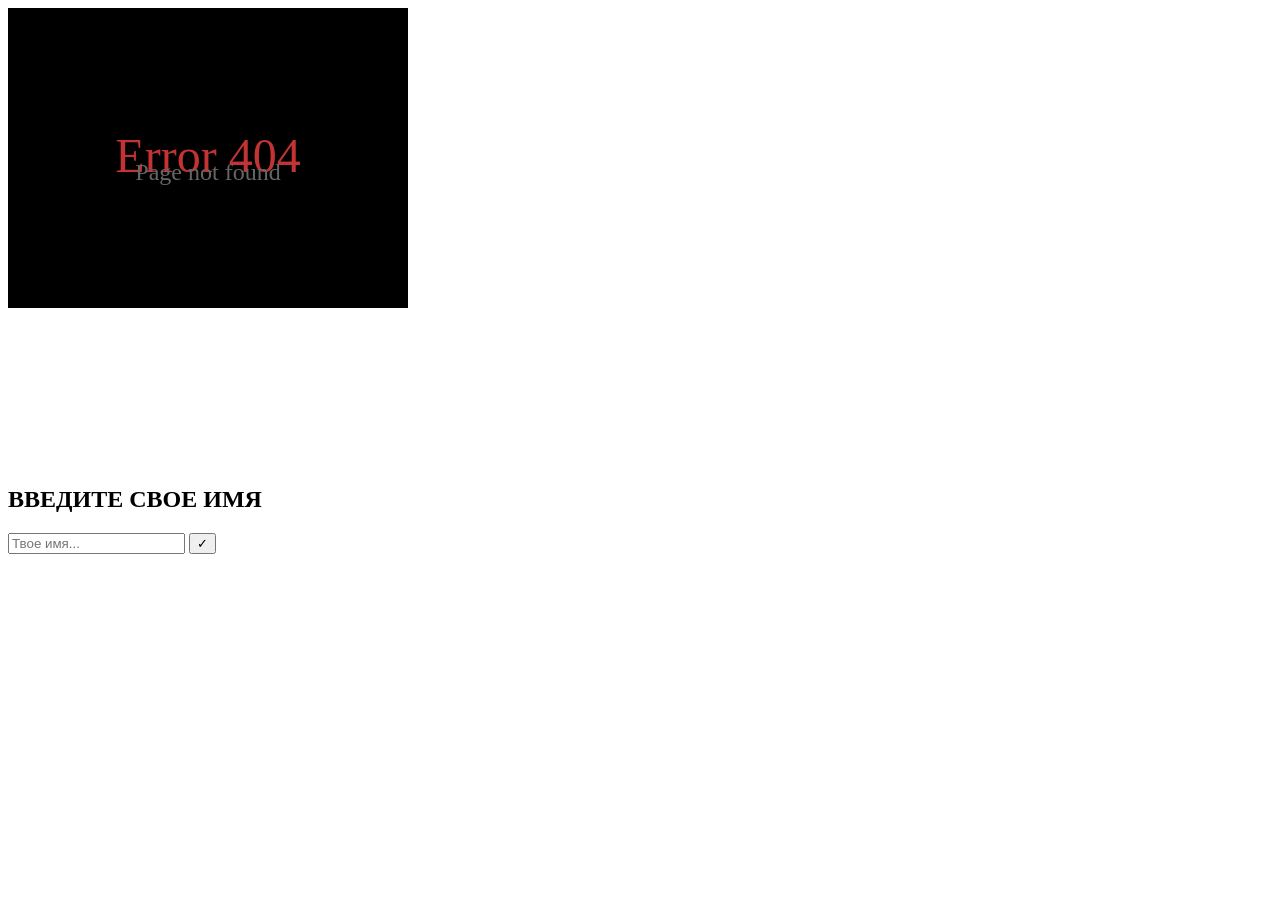
==== index.html @ afce8843 "Create index.html" ====
<!DOCTYPE html>
<html lang="ru">
<head>
    <meta charset="UTF-8">
    <meta name="viewport" content="width=device-width, initial-scale=1.0">
    <title>Хоррор-Сайт</title>
    <link rel="stylesheet" href="assets/css/style.css">
    <link rel="preconnect" href="https://fonts.googleapis.com">
    <link rel="preconnect" href="https://fonts.gstatic.com" crossorigin>
    <link href="https://fonts.googleapis.com/css2?family=Caveat&family=Cinzel:wght@400;700&display=swap" rel="stylesheet">
    <link rel="icon" type="image/x-icon" href="favicon.ico">
</head>
<body>
    <!-- Фаза 1: 404 и страшный монстр -->
    <div id="phase-error" class="phase active">
        <div class="error-container">
            <img id="error-404" src="[data-uri]" alt="Error 404">
        </div>
    </div>

    <div id="phase-horror" class="phase">
        <!-- Видео/гиф страшного монстра -->
        <video id="monster1-video" class="monster-media" loop muted playsinline>
            <source src="assets/media/monster1.mp4" type="video/mp4">
            <source src="assets/media/monster1.webm" type="video/webm">
            Ваш браузер не поддерживает видео.
        </video>

        <!-- Кровавая табличка с вводом имени -->
        <div id="blood-plate" class="hidden">
            <div class="blood-texture"></div>
            <div class="blood-content">
                <h2>ВВЕДИТЕ СВОЕ ИМЯ</h2>
                <input type="text" id="name-input" maxlength="20" placeholder="Твое имя...">
                <button id="submit-name">✓</button>
            </div>
            <!-- Эффект капель сверху -->
            <div class="blood-drip"></div>
        </div>
    </div>

    <!-- Фаза 2: Добрый монстр и текст -->
    <div id="phase-good" class="phase">
        <!-- Видео/гиф доброго монстра -->
        <video id="monster2-video" class="monster-media" loop muted playsinline>
            <source src="assets/media/monster2.mp4" type="video/mp4">
            <source src="assets/media/monster2.webm" type="video/webm">
            Ваш браузер не поддерживает видео.
        </video>

        <!-- Контейнер для текстовых сообщений -->
        <div id="text-messages"></div>
    </div>

    <!-- Аудио для капель (опционально) -->
    <audio id="drip-sound" src="assets/media/drip-sound.mp3" preload="auto"></audio>

    <script src="assets/js/script.js"></script>
</body>
</html>
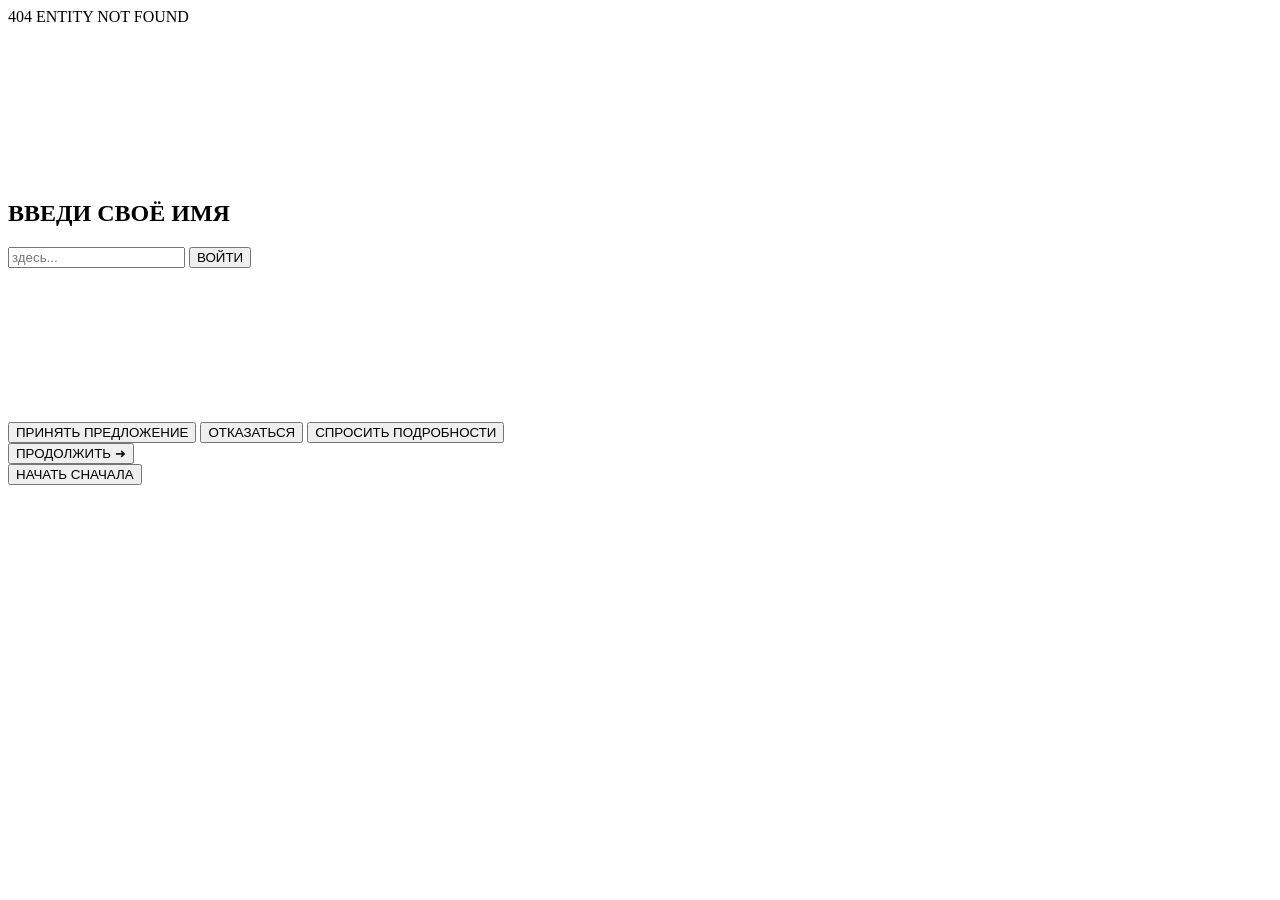
==== commit 9e73ef44: "Update index.html" ====
--- a/index.html
+++ b/index.html
@@ -3,58 +3,77 @@
 <head>
     <meta charset="UTF-8">
     <meta name="viewport" content="width=device-width, initial-scale=1.0">
-    <title>Хоррор-Сайт</title>
-    <link rel="stylesheet" href="assets/css/style.css">
+    <title>Тайное Братство Монстров</title>
+    <link rel="stylesheet" href="style.css">
     <link rel="preconnect" href="https://fonts.googleapis.com">
     <link rel="preconnect" href="https://fonts.gstatic.com" crossorigin>
-    <link href="https://fonts.googleapis.com/css2?family=Caveat&family=Cinzel:wght@400;700&display=swap" rel="stylesheet">
-    <link rel="icon" type="image/x-icon" href="favicon.ico">
+    <link href="https://fonts.googleapis.com/css2?family=Cinzel:wght@400;700;900&family=Cormorant+Garamond:wght@400;500;600&family=Eater&display=swap" rel="stylesheet">
+    <link rel="icon" type="image/x-icon" href="assets/favicon.ico">
 </head>
 <body>
     <!-- Фаза 1: 404 и страшный монстр -->
     <div id="phase-error" class="phase active">
         <div class="error-container">
-            <img id="error-404" src="[data-uri]" alt="Error 404">
+            <div id="error-404">
+                <span class="error-code">404</span>
+                <span class="error-text">ENTITY NOT FOUND</span>
+            </div>
         </div>
     </div>
 
+    <!-- Фаза 2: Ужас -->
     <div id="phase-horror" class="phase">
-        <!-- Видео/гиф страшного монстра -->
         <video id="monster1-video" class="monster-media" loop muted playsinline>
-            <source src="assets/media/monster1.mp4" type="video/mp4">
-            <source src="assets/media/monster1.webm" type="video/webm">
-            Ваш браузер не поддерживает видео.
+            <source src="assets/videos/monster1.mp4" type="video/mp4">
+            <source src="assets/videos/monster1.webm" type="video/webm">
         </video>
 
-        <!-- Кровавая табличка с вводом имени -->
         <div id="blood-plate" class="hidden">
-            <div class="blood-texture"></div>
+            <div class="blood-overlay"></div>
             <div class="blood-content">
-                <h2>ВВЕДИТЕ СВОЕ ИМЯ</h2>
-                <input type="text" id="name-input" maxlength="20" placeholder="Твое имя...">
-                <button id="submit-name">✓</button>
+                <h2><span class="blood-letter">В</span>ВЕДИ СВОЁ <span class="blood-letter">И</span>МЯ</h2>
+                <input type="text" id="name-input" maxlength="20" placeholder="здесь...">
+                <button id="submit-name">ВОЙТИ</button>
             </div>
-            <!-- Эффект капель сверху -->
-            <div class="blood-drip"></div>
+            <div class="blood-drip" id="drip1"></div>
+            <div class="blood-drip" id="drip2"></div>
+            <div class="blood-drip" id="drip3"></div>
         </div>
     </div>
 
-    <!-- Фаза 2: Добрый монстр и текст -->
-    <div id="phase-good" class="phase">
-        <!-- Видео/гиф доброго монстра -->
+    <!-- Фаза 3: История -->
+    <div id="phase-story" class="phase">
         <video id="monster2-video" class="monster-media" loop muted playsinline>
-            <source src="assets/media/monster2.mp4" type="video/mp4">
-            <source src="assets/media/monster2.webm" type="video/webm">
-            Ваш браузер не поддерживает видео.
+            <source src="assets/videos/monster2.mp4" type="video/mp4">
+            <source src="assets/videos/monster2.webm" type="video/webm">
         </video>
 
-        <!-- Контейнер для текстовых сообщений -->
-        <div id="text-messages"></div>
+        <div id="story-container" class="hidden">
+            <div id="story-text"></div>
+            
+            <div id="choices-container" class="hidden">
+                <button class="choice-btn" data-choice="1">ПРИНЯТЬ ПРЕДЛОЖЕНИЕ</button>
+                <button class="choice-btn" data-choice="2">ОТКАЗАТЬСЯ</button>
+                <button class="choice-btn" data-choice="3">СПРОСИТЬ ПОДРОБНОСТИ</button>
+            </div>
+
+            <div id="story-continue" class="hidden">
+                <button id="continue-btn">ПРОДОЛЖИТЬ ➜</button>
+            </div>
+        </div>
+
+        <div id="endings-container" class="hidden">
+            <div id="ending-content"></div>
+            <button id="restart-btn">НАЧАТЬ СНАЧАЛА</button>
+        </div>
     </div>
 
-    <!-- Аудио для капель (опционально) -->
-    <audio id="drip-sound" src="assets/media/drip-sound.mp3" preload="auto"></audio>
+    <!-- Аудио -->
+    <audio id="drip-sound" src="assets/sounds/drip.mp3" preload="auto"></audio>
+    <audio id="monster-sound" src="assets/sounds/monster-growl.mp3" preload="auto"></audio>
+    <audio id="magic-sound" src="assets/sounds/magic.mp3" preload="auto"></audio>
+    <audio id="click-sound" src="assets/sounds/click.mp3" preload="auto"></audio>
 
-    <script src="assets/js/script.js"></script>
+    <script src="script.js"></script>
 </body>
 </html>
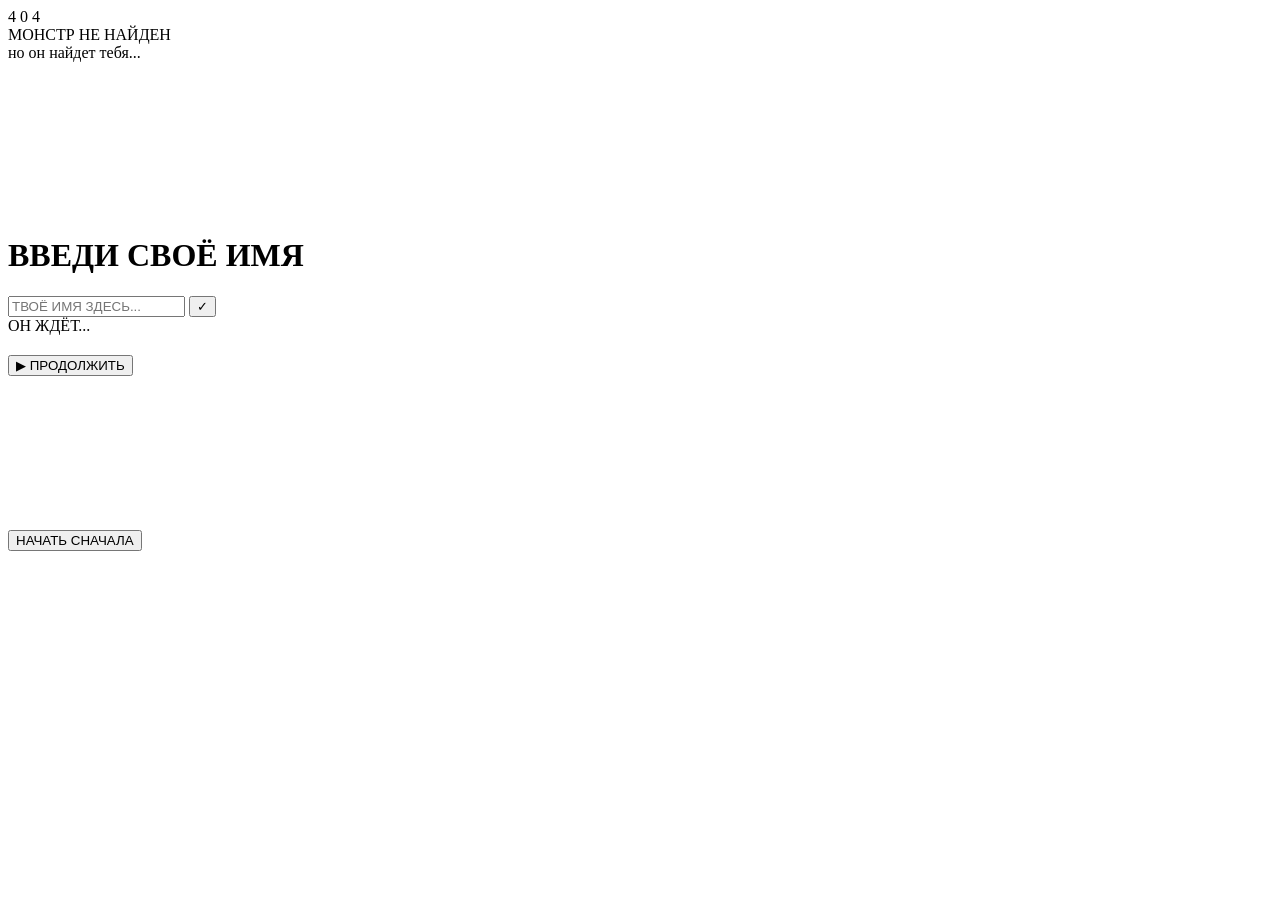
==== commit fc684634: "Update index.html" ====
--- a/index.html
+++ b/index.html
@@ -3,76 +3,94 @@
 <head>
     <meta charset="UTF-8">
     <meta name="viewport" content="width=device-width, initial-scale=1.0">
-    <title>Тайное Братство Монстров</title>
+    <title>Монстр-404</title>
     <link rel="stylesheet" href="style.css">
-    <link rel="preconnect" href="https://fonts.googleapis.com">
-    <link rel="preconnect" href="https://fonts.gstatic.com" crossorigin>
-    <link href="https://fonts.googleapis.com/css2?family=Cinzel:wght@400;700;900&family=Cormorant+Garamond:wght@400;500;600&family=Eater&display=swap" rel="stylesheet">
+    <link rel="stylesheet" href="https://fonts.googleapis.com/css2?family=Creepster&family=Orbitron:wght@400;700;900&family=Special+Elite&display=swap">
     <link rel="icon" type="image/x-icon" href="assets/favicon.ico">
 </head>
 <body>
-    <!-- Фаза 1: 404 и страшный монстр -->
-    <div id="phase-error" class="phase active">
+    <!-- Начальный экран: Ошибка 404 -->
+    <div id="screen-404" class="screen active">
         <div class="error-container">
-            <div id="error-404">
-                <span class="error-code">404</span>
-                <span class="error-text">ENTITY NOT FOUND</span>
+            <div class="error-number">
+                <span class="digit">4</span>
+                <span class="digit">0</span>
+                <span class="digit">4</span>
+            </div>
+            <div class="error-text">МОНСТР НЕ НАЙДЕН</div>
+            <div class="error-subtext">но он найдет тебя...</div>
+        </div>
+    </div>
+
+    <!-- Экран монстра -->
+    <div id="screen-monster" class="screen">
+        <video id="monster-video" class="monster-video" muted playsinline>
+            <!-- Замените на ваше видео монстра -->
+            <source src="assets/monster-run.mp4" type="video/mp4">
+            <source src="assets/monster-run.webm" type="video/webm">
+        </video>
+    </div>
+
+    <!-- Экран кровавой таблички -->
+    <div id="screen-blood" class="screen">
+        <div class="blood-drip" id="drip1"></div>
+        <div class="blood-drip" id="drip2"></div>
+        <div class="blood-drip" id="drip3"></div>
+        
+        <div class="blood-plate">
+            <div class="blood-stain"></div>
+            <div class="plate-content">
+                <h1 class="blood-title">ВВЕДИ СВОЁ ИМЯ</h1>
+                <div class="input-container">
+                    <input type="text" id="name-input" placeholder="ТВОЁ ИМЯ ЗДЕСЬ..." maxlength="20">
+                    <button id="submit-btn">✓</button>
+                </div>
+                <div class="blood-warning">ОН ЖДЁТ...</div>
             </div>
         </div>
     </div>
 
-    <!-- Фаза 2: Ужас -->
-    <div id="phase-horror" class="phase">
-        <video id="monster1-video" class="monster-media" loop muted playsinline>
-            <source src="assets/videos/monster1.mp4" type="video/mp4">
-            <source src="assets/videos/monster1.webm" type="video/webm">
-        </video>
-
-        <div id="blood-plate" class="hidden">
-            <div class="blood-overlay"></div>
-            <div class="blood-content">
-                <h2><span class="blood-letter">В</span>ВЕДИ СВОЁ <span class="blood-letter">И</span>МЯ</h2>
-                <input type="text" id="name-input" maxlength="20" placeholder="здесь...">
-                <button id="submit-name">ВОЙТИ</button>
-            </div>
-            <div class="blood-drip" id="drip1"></div>
-            <div class="blood-drip" id="drip2"></div>
-            <div class="blood-drip" id="drip3"></div>
+    <!-- Экран приветствия -->
+    <div id="screen-welcome" class="screen">
+        <div class="welcome-container">
+            <h2 id="welcome-text"></h2>
         </div>
     </div>
 
-    <!-- Фаза 3: История -->
-    <div id="phase-story" class="phase">
-        <video id="monster2-video" class="monster-media" loop muted playsinline>
-            <source src="assets/videos/monster2.mp4" type="video/mp4">
-            <source src="assets/videos/monster2.webm" type="video/webm">
+    <!-- Экран истории -->
+    <div id="screen-story" class="screen">
+        <div class="story-container">
+            <div id="story-text" class="story-text"></div>
+            <div id="choices" class="choices hidden"></div>
+            <button id="continue-btn" class="continue-btn hidden">▶ ПРОДОЛЖИТЬ</button>
+        </div>
+        
+        <!-- Добрый монстр -->
+        <video id="friendly-monster" class="monster-video friendly" muted playsinline>
+            <!-- Замените на ваше видео доброго монстра -->
+            <source src="assets/friendly-monster.mp4" type="video/mp4">
+            <source src="assets/friendly-monster.webm" type="video/webm">
         </video>
+    </div>
 
-        <div id="story-container" class="hidden">
-            <div id="story-text"></div>
-            
-            <div id="choices-container" class="hidden">
-                <button class="choice-btn" data-choice="1">ПРИНЯТЬ ПРЕДЛОЖЕНИЕ</button>
-                <button class="choice-btn" data-choice="2">ОТКАЗАТЬСЯ</button>
-                <button class="choice-btn" data-choice="3">СПРОСИТЬ ПОДРОБНОСТИ</button>
-            </div>
-
-            <div id="story-continue" class="hidden">
-                <button id="continue-btn">ПРОДОЛЖИТЬ ➜</button>
-            </div>
-        </div>
-
-        <div id="endings-container" class="hidden">
-            <div id="ending-content"></div>
-            <button id="restart-btn">НАЧАТЬ СНАЧАЛА</button>
+    <!-- Экран концовки -->
+    <div id="screen-ending" class="screen">
+        <div class="ending-container">
+            <div id="ending-text" class="ending-text"></div>
+            <button id="restart-btn" class="restart-btn">НАЧАТЬ СНАЧАЛА</button>
         </div>
     </div>
 
-    <!-- Аудио -->
-    <audio id="drip-sound" src="assets/sounds/drip.mp3" preload="auto"></audio>
-    <audio id="monster-sound" src="assets/sounds/monster-growl.mp3" preload="auto"></audio>
-    <audio id="magic-sound" src="assets/sounds/magic.mp3" preload="auto"></audio>
-    <audio id="click-sound" src="assets/sounds/click.mp3" preload="auto"></audio>
+    <!-- Аудио элементы -->
+    <audio id="sound-drip" preload="auto">
+        <source src="assets/sounds/drip.mp3" type="audio/mpeg">
+    </audio>
+    <audio id="sound-scary" preload="auto">
+        <source src="assets/sounds/scary.mp3" type="audio/mpeg">
+    </audio>
+    <audio id="sound-magic" preload="auto">
+        <source src="assets/sounds/magic.mp3" type="audio/mpeg">
+    </audio>
 
     <script src="script.js"></script>
 </body>
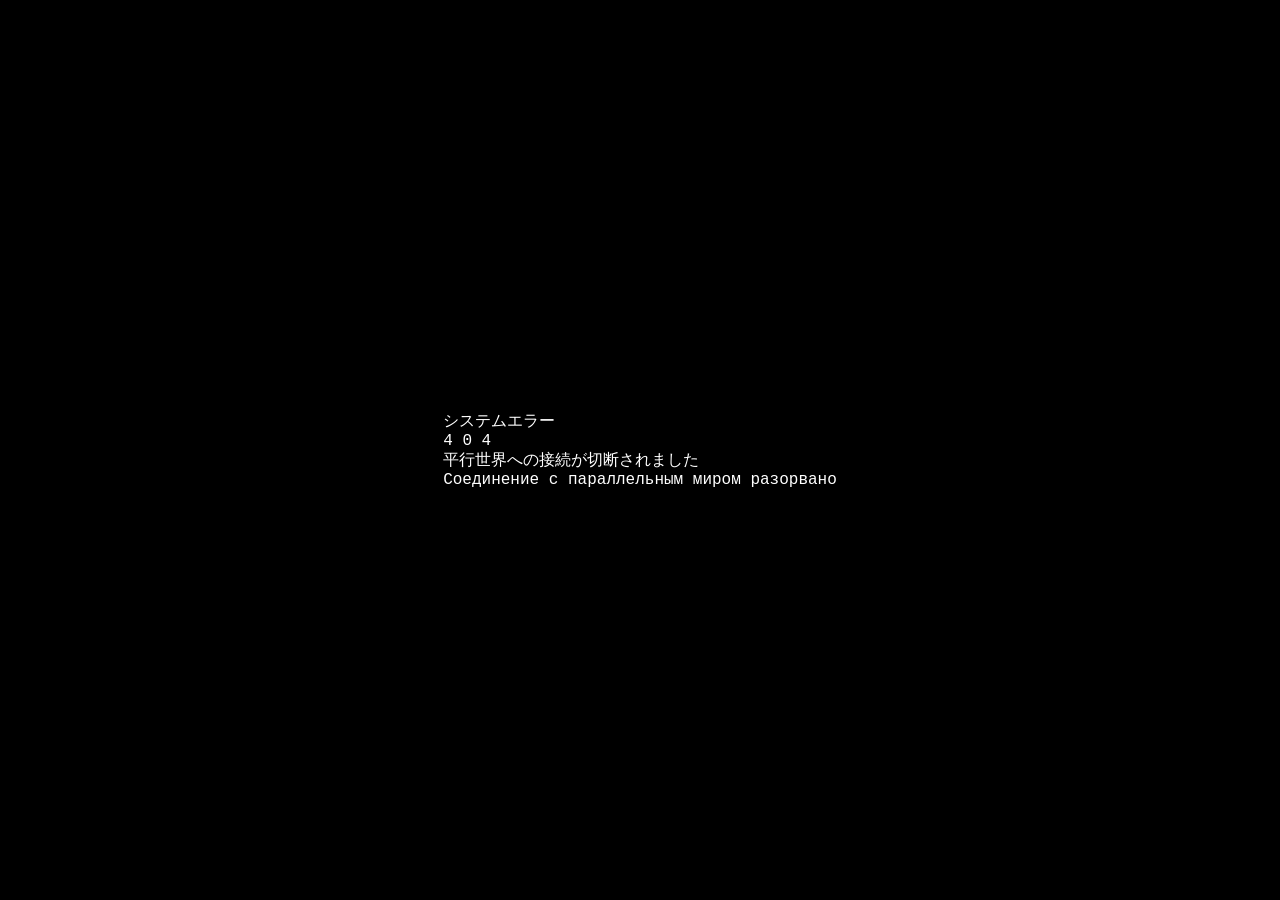
==== commit 8f895af1: "Update index.html" ====
--- a/index.html
+++ b/index.html
@@ -3,93 +3,215 @@
 <head>
     <meta charset="UTF-8">
     <meta name="viewport" content="width=device-width, initial-scale=1.0">
-    <title>Монстр-404</title>
+    <title>Марш Смерти: Параллельный Мир</title>
     <link rel="stylesheet" href="style.css">
-    <link rel="stylesheet" href="https://fonts.googleapis.com/css2?family=Creepster&family=Orbitron:wght@400;700;900&family=Special+Elite&display=swap">
+    <link rel="stylesheet" href="https://fonts.googleapis.com/css2?family=Yomogi&family=DotGothic16&family=M+PLUS+Rounded+1c:wght@400;700&family=New+Tegomin&display=swap">
     <link rel="icon" type="image/x-icon" href="assets/favicon.ico">
 </head>
 <body>
-    <!-- Начальный экран: Ошибка 404 -->
+    <!-- Экран 1: Ошибка 404 -->
     <div id="screen-404" class="screen active">
-        <div class="error-container">
-            <div class="error-number">
-                <span class="digit">4</span>
-                <span class="digit">0</span>
-                <span class="digit">4</span>
-            </div>
-            <div class="error-text">МОНСТР НЕ НАЙДЕН</div>
-            <div class="error-subtext">но он найдет тебя...</div>
-        </div>
-    </div>
-
-    <!-- Экран монстра -->
+        <div class="glitch-container">
+            <div class="glitch-text" data-text="システムエラー">システムエラー</div>
+            <div class="error-code">
+                <span class="glitching">4</span>
+                <span class="glitching">0</span>
+                <span class="glitching">4</span>
+            </div>
+            <div class="error-message">
+                <span class="jp-text">平行世界への接続が切断されました</span>
+                <br>
+                <span class="ru-text">Соединение с параллельным миром разорвано</span>
+            </div>
+            <div class="scan-line"></div>
+        </div>
+    </div>
+
+    <!-- Экран 2: Вторжение монстра -->
     <div id="screen-monster" class="screen">
-        <video id="monster-video" class="monster-video" muted playsinline>
-            <!-- Замените на ваше видео монстра -->
-            <source src="assets/monster-run.mp4" type="video/mp4">
-            <source src="assets/monster-run.webm" type="video/webm">
+        <div class="distortion-overlay"></div>
+        <video id="void-monster" class="monster-video" muted playsinline loop>
+            <source src="assets/void-creature.mp4" type="video/mp4">
+            <source src="assets/void-creature.webm" type="video/webm">
         </video>
-    </div>
-
-    <!-- Экран кровавой таблички -->
-    <div id="screen-blood" class="screen">
-        <div class="blood-drip" id="drip1"></div>
-        <div class="blood-drip" id="drip2"></div>
-        <div class="blood-drip" id="drip3"></div>
+        <div class="static-overlay"></div>
+    </div>
+
+    <!-- Экран 3: Кровавый интерфейс -->
+    <div id="screen-interface" class="screen">
+        <div class="terminal-window">
+            <div class="terminal-header">
+                <div class="terminal-buttons">
+                    <span class="terminal-btn close"></span>
+                    <span class="terminal-btn minimize"></span>
+                    <span class="terminal-btn maximize"></span>
+                </div>
+                <div class="terminal-title">SYSTEM_INTRUSION.EXE</div>
+            </div>
+            <div class="terminal-body">
+                <div class="terminal-text">
+                    <span class="prompt">root@parallel-world:~$ </span>
+                    <span class="command">scan_intruder.exe</span>
+                    <br>
+                    <span class="output">＞＞ ОБНАРУЖЕНА УГРОЗА: [СУЩНОСТЬ-404]</span>
+                    <br>
+                    <span class="output">＞＞ МЕСТОПОЛОЖЕНИЕ: ПАРАЛЛЕЛЬНЫЙ СЕКТОР [死亡行進]</span>
+                    <br>
+                    <span class="output">＞＞ ТРЕБУЕТСЯ ИДЕНТИФИКАЦИЯ...</span>
+                </div>
+                
+                <div class="input-section">
+                    <div class="blood-input">
+                        <span class="input-label">ВВЕДИТЕ КОД ДОСТУПА (ВАШЕ ИМЯ):</span>
+                        <div class="input-wrapper">
+                            <input type="text" id="access-code" placeholder="■■■■■■■■■■" maxlength="20">
+                            <div class="blood-trail"></div>
+                        </div>
+                        <button id="verify-btn" class="hack-button">
+                            <span class="btn-text">ПОДТВЕРДИТЬ</span>
+                            <span class="btn-glitch">侵入する</span>
+                        </button>
+                    </div>
+                </div>
+                
+                <div class="blood-drops">
+                    <div class="drop" style="left: 10%"></div>
+                    <div class="drop" style="left: 30%"></div>
+                    <div class="drop" style="left: 50%"></div>
+                    <div class="drop" style="left: 70%"></div>
+                    <div class="drop" style="left: 90%"></div>
+                </div>
+            </div>
+        </div>
+    </div>
+
+    <!-- Экран 4: Приветствие -->
+    <div id="screen-welcome" class="screen">
+        <div class="welcome-glitch">
+            <div class="welcome-message">
+                <h1 id="player-name-display"></h1>
+                <div class="welcome-subtitle">
+                    <span class="jp">ようこそ、異世界の旅人</span>
+                    <br>
+                    <span class="ru">Добро пожаловать, путешественник иных миров</span>
+                </div>
+            </div>
+            <div class="data-stream">
+                <div class="stream-line"></div>
+                <div class="stream-line"></div>
+                <div class="stream-line"></div>
+            </div>
+        </div>
+    </div>
+
+    <!-- Экран 5: История -->
+    <div id="screen-story" class="screen">
+        <div class="story-background">
+            <div class="floating-islands"></div>
+            <div class="celestial-bodies">
+                <div class="moon"></div>
+                <div class="sun"></div>
+            </div>
+        </div>
         
-        <div class="blood-plate">
-            <div class="blood-stain"></div>
-            <div class="plate-content">
-                <h1 class="blood-title">ВВЕДИ СВОЁ ИМЯ</h1>
-                <div class="input-container">
-                    <input type="text" id="name-input" placeholder="ТВОЁ ИМЯ ЗДЕСЬ..." maxlength="20">
-                    <button id="submit-btn">✓</button>
-                </div>
-                <div class="blood-warning">ОН ЖДЁТ...</div>
-            </div>
-        </div>
-    </div>
-
-    <!-- Экран приветствия -->
-    <div id="screen-welcome" class="screen">
-        <div class="welcome-container">
-            <h2 id="welcome-text"></h2>
-        </div>
-    </div>
-
-    <!-- Экран истории -->
-    <div id="screen-story" class="screen">
-        <div class="story-container">
-            <div id="story-text" class="story-text"></div>
-            <div id="choices" class="choices hidden"></div>
-            <button id="continue-btn" class="continue-btn hidden">▶ ПРОДОЛЖИТЬ</button>
+        <div class="visual-novel">
+            <div class="vn-character">
+                <div class="character-sprite" id="sprite-ainz"></div>
+                <div class="character-name">● АИНЗ ООАЛ ГОУН</div>
+            </div>
+            
+            <div class="vn-textbox">
+                <div class="text-container">
+                    <div id="story-text" class="story-text"></div>
+                </div>
+                
+                <div class="vn-choices" id="choices-container"></div>
+                
+                <div class="vn-controls">
+                    <button id="auto-btn" class="control-btn">AUTO</button>
+                    <button id="skip-btn" class="control-btn">SKIP</button>
+                    <button id="next-btn" class="control-btn next-btn">▶</button>
+                    <div class="progress-bar">
+                        <div class="progress-fill"></div>
+                    </div>
+                </div>
+            </div>
         </div>
         
-        <!-- Добрый монстр -->
-        <video id="friendly-monster" class="monster-video friendly" muted playsinline>
-            <!-- Замените на ваше видео доброго монстра -->
-            <source src="assets/friendly-monster.mp4" type="video/mp4">
-            <source src="assets/friendly-monster.webm" type="video/webm">
-        </video>
-    </div>
-
-    <!-- Экран концовки -->
+        <div class="battle-ui hidden">
+            <div class="hp-bars">
+                <div class="hp-bar player">
+                    <div class="hp-label">ВАШ HP</div>
+                    <div class="hp-fill" style="width: 100%"></div>
+                    <div class="hp-value">100/100</div>
+                </div>
+                <div class="hp-bar enemy">
+                    <div class="hp-label">СУЩНОСТЬ-404</div>
+                    <div class="hp-fill" style="width: 100%"></div>
+                    <div class="hp-value">???/???</div>
+                </div>
+            </div>
+        </div>
+    </div>
+
+    <!-- Экран 6: Концовка -->
     <div id="screen-ending" class="screen">
-        <div class="ending-container">
-            <div id="ending-text" class="ending-text"></div>
-            <button id="restart-btn" class="restart-btn">НАЧАТЬ СНАЧАЛА</button>
-        </div>
-    </div>
-
-    <!-- Аудио элементы -->
-    <audio id="sound-drip" preload="auto">
-        <source src="assets/sounds/drip.mp3" type="audio/mpeg">
-    </audio>
-    <audio id="sound-scary" preload="auto">
-        <source src="assets/sounds/scary.mp3" type="audio/mpeg">
-    </audio>
-    <audio id="sound-magic" preload="auto">
-        <source src="assets/sounds/magic.mp3" type="audio/mpeg">
+        <div class="ending-scene">
+            <div class="episode-title">
+                <div class="ep-num">EPISODE 13</div>
+                <div class="ep-name">DEATH MARCH TO THE PARALLEL WORLD</div>
+            </div>
+            
+            <div class="ending-content">
+                <div id="ending-text"></div>
+                <div class="ending-stats">
+                    <div class="stat">
+                        <span class="stat-label">МИРОВ ПРОЙДЕНО:</span>
+                        <span class="stat-value">7</span>
+                    </div>
+                    <div class="stat">
+                        <span class="stat-label">СОЮЗНИКОВ:</span>
+                        <span class="stat-value" id="ally-count">3</span>
+                    </div>
+                    <div class="stat">
+                        <span class="stat-label">КОНЕЧНЫЙ РАНГ:</span>
+                        <span class="stat-value" id="player-rank">S</span>
+                    </div>
+                </div>
+                
+                <div class="ending-credits">
+                    <div class="credit-title">СОЗДАТЕЛИ:</div>
+                    <div class="credit-names">
+                        ● Сценарий: [МОНСТР-404]<br>
+                        ● Режиссёр: [ПАРАЛЛЕЛЬНАЯ РЕАЛЬНОСТЬ]<br>
+                        ● Главный герой: <span id="credit-name"></span><br>
+                        ● Спецэффекты: [ИСКАЖЕНИЕ ПРОСТРАНСТВА]
+                    </div>
+                </div>
+            </div>
+            
+            <button id="new-game-btn" class="ng-button">
+                <span>NEW GAME+</span>
+                <div class="ng-sub">別の世界線へ</div>
+            </button>
+        </div>
+    </div>
+
+    <!-- Аудио -->
+    <audio id="bgm-main" loop>
+        <source src="assets/bgm-main.mp3" type="audio/mpeg">
+    </audio>
+    <audio id="sfx-glitch">
+        <source src="assets/glitch.mp3" type="audio/mpeg">
+    </audio>
+    <audio id="sfx-type">
+        <source src="assets/typewriter.mp3" type="audio/mpeg">
+    </audio>
+    <audio id="sfx-battle">
+        <source src="assets/battle.mp3" type="audio/mpeg">
+    </audio>
+    <audio id="sfx-victory">
+        <source src="assets/victory.mp3" type="audio/mpeg">
     </audio>
 
     <script src="script.js"></script>
--- a/style.css
+++ b/style.css
@@ -0,0 +1,485 @@
+/* Сброс и базовые стили */
+* {
+    margin: 0;
+    padding: 0;
+    box-sizing: border-box;
+}
+
+html, body {
+    width: 100%;
+    height: 100%;
+    overflow: hidden;
+    background: #000;
+}
+
+body {
+    font-family: 'Special Elite', 'Courier New', monospace;
+    color: #fff;
+    position: relative;
+}
+
+/* Общие стили для экранов */
+.screen {
+    position: fixed;
+    top: 0;
+    left: 0;
+    width: 100%;
+    height: 100%;
+    display: none;
+    justify-content: center;
+    align-items: center;
+    opacity: 0;
+    transition: opacity 1s ease;
+}
+
+.screen.active {
+    display: flex;
+    opacity: 1;
+}
+
+/* Экран 404 */
+#screen-404 {
+    background: #000;
+    flex-direction: column;
+}
+
+.error-container {
+    text-align: center;
+    transform: scale(0.8);
+    animation: appear 0.5s ease forwards;
+}
+
+.error-number {
+    display: flex;
+    justify-content: center;
+    gap: 20px;
+    margin-bottom: 30px;
+}
+
+.digit {
+    font-family: 'Creepster', cursive;
+    font-size: 180px;
+    color: #8b0000;
+    text-shadow: 
+        0 0 20px #ff0000,
+        0 0 40px #ff0000,
+        0 0 60px #ff0000;
+    animation: glow 2s infinite alternate;
+}
+
+.digit:nth-child(1) { animation-delay: 0.1s; }
+.digit:nth-child(2) { animation-delay: 0.3s; }
+.digit:nth-child(3) { animation-delay: 0.5s; }
+
+.error-text {
+    font-family: 'Orbitron', sans-serif;
+    font-size: 28px;
+    color: #ccc;
+    letter-spacing: 8px;
+    margin-bottom: 10px;
+    text-transform: uppercase;
+}
+
+.error-subtext {
+    font-family: 'Special Elite', cursive;
+    font-size: 18px;
+    color: #666;
+    letter-spacing: 3px;
+}
+
+/* Анимации */
+@keyframes appear {
+    from {
+        opacity: 0;
+        transform: scale(0.8) translateY(50px);
+    }
+    to {
+        opacity: 1;
+        transform: scale(1) translateY(0);
+    }
+}
+
+@keyframes glow {
+    from {
+        text-shadow: 
+            0 0 10px #8b0000,
+            0 0 20px #8b0000,
+            0 0 30px #8b0000;
+    }
+    to {
+        text-shadow: 
+            0 0 20px #ff0000,
+            0 0 40px #ff0000,
+            0 0 60px #ff0000,
+            0 0 80px #ff0000;
+    }
+}
+
+@keyframes blink {
+    0%, 100% { opacity: 1; }
+    50% { opacity: 0.3; }
+}
+
+/* Экран монстра */
+#screen-monster {
+    background: #000;
+}
+
+.monster-video {
+    position: absolute;
+    top: 0;
+    left: 0;
+    width: 100%;
+    height: 100%;
+    object-fit: cover;
+    opacity: 0;
+}
+
+.monster-video.friendly {
+    object-fit: contain;
+    background: #000;
+}
+
+/* Экран кровавой таблички */
+#screen-blood {
+    background: #000;
+    flex-direction: column;
+}
+
+.blood-plate {
+    position: relative;
+    background: #200000;
+    border: 5px solid #8b0000;
+    border-radius: 10px;
+    padding: 40px 60px;
+    text-align: center;
+    box-shadow: 
+        0 0 50px rgba(139, 0, 0, 0.7),
+        inset 0 0 30px rgba(0, 0, 0, 0.8);
+    min-width: 300px;
+    max-width: 90%;
+    z-index: 10;
+}
+
+.blood-stain {
+    position: absolute;
+    top: 0;
+    left: 0;
+    width: 100%;
+    height: 100%;
+    background: 
+        radial-gradient(circle at 20% 30%, rgba(139, 0, 0, 0.3) 0%, transparent 50%),
+        radial-gradient(circle at 80% 70%, rgba(139, 0, 0, 0.4) 0%, transparent 50%);
+    border-radius: 5px;
+    pointer-events: none;
+}
+
+.blood-title {
+    font-family: 'Creepster', cursive;
+    font-size: 36px;
+    color: #ffcccc;
+    text-shadow: 0 0 10px #ff0000;
+    margin-bottom: 30px;
+    letter-spacing: 3px;
+}
+
+.input-container {
+    display: flex;
+    gap: 10px;
+    margin-bottom: 20px;
+}
+
+#name-input {
+    flex: 1;
+    padding: 15px 20px;
+    background: rgba(0, 0, 0, 0.7);
+    border: 2px solid #8b0000;
+    border-radius: 5px;
+    color: #ff9999;
+    font-family: 'Special Elite', cursive;
+    font-size: 18px;
+    text-align: center;
+    outline: none;
+    transition: all 0.3s;
+}
+
+#name-input:focus {
+    border-color: #ff0000;
+    box-shadow: 0 0 15px rgba(255, 0, 0, 0.5);
+}
+
+#name-input::placeholder {
+    color: #660000;
+}
+
+#submit-btn {
+    padding: 0 25px;
+    background: linear-gradient(45deg, #8b0000, #660000);
+    border: 2px solid #ff0000;
+    border-radius: 5px;
+    color: #fff;
+    font-size: 24px;
+    cursor: pointer;
+    transition: all 0.3s;
+}
+
+#submit-btn:hover {
+    background: linear-gradient(45deg, #ff0000, #8b0000);
+    transform: scale(1.05);
+}
+
+.blood-warning {
+    font-family: 'Special Elite', cursive;
+    font-size: 14px;
+    color: #660000;
+    letter-spacing: 2px;
+    margin-top: 10px;
+}
+
+/* Капли крови */
+.blood-drip {
+    position: absolute;
+    top: 0;
+    width: 2px;
+    height: 100px;
+    background: linear-gradient(to bottom, 
+                transparent 0%, 
+                #8b0000 20%, 
+                #ff0000 50%, 
+                #8b0000 80%, 
+                transparent 100%);
+    filter: blur(1px);
+    animation: drip-fall 3s infinite linear;
+    z-index: 5;
+}
+
+#drip1 { left: 20%; animation-delay: 0s; }
+#drip2 { left: 50%; animation-delay: 1s; }
+#drip3 { left: 80%; animation-delay: 2s; }
+
+@keyframes drip-fall {
+    0% {
+        transform: translateY(-100px);
+        opacity: 0;
+    }
+    10% {
+        opacity: 1;
+    }
+    90% {
+        opacity: 1;
+    }
+    100% {
+        transform: translateY(100vh);
+        opacity: 0;
+    }
+}
+
+/* Экран приветствия */
+#screen-welcome {
+    background: #fff;
+}
+
+.welcome-container {
+    text-align: center;
+    padding: 40px;
+}
+
+#welcome-text {
+    font-family: 'Creepster', cursive;
+    font-size: 48px;
+    color: #000;
+    text-shadow: 2px 2px 4px rgba(0,0,0,0.3);
+}
+
+/* Экран истории */
+#screen-story {
+    background: #0a0a1a;
+}
+
+.story-container {
+    background: rgba(0, 0, 0, 0.8);
+    border: 2px solid #444;
+    border-radius: 10px;
+    padding: 40px;
+    max-width: 800px;
+    width: 90%;
+    max-height: 80vh;
+    overflow-y: auto;
+    z-index: 100;
+}
+
+.story-text {
+    font-family: 'Special Elite', cursive;
+    font-size: 22px;
+    color: #e0e0e0;
+    line-height: 1.6;
+    margin-bottom: 30px;
+    min-height: 150px;
+    opacity: 0;
+    animation: fadeIn 1s ease forwards;
+}
+
+.choices {
+    display: grid;
+    gap: 15px;
+    margin: 30px 0;
+}
+
+.choice-btn {
+    padding: 15px 25px;
+    background: linear-gradient(45deg, #1a1a2e, #16213e);
+    border: 2px solid #4cc9f0;
+    border-radius: 5px;
+    color: #4cc9f0;
+    font-family: 'Orbitron', sans-serif;
+    font-size: 16px;
+    cursor: pointer;
+    transition: all 0.3s;
+    text-align: left;
+}
+
+.choice-btn:hover {
+    background: linear-gradient(45deg, #16213e, #0f3460);
+    transform: translateX(10px);
+    box-shadow: 0 5px 15px rgba(76, 201, 240, 0.3);
+}
+
+.continue-btn {
+    padding: 12px 30px;
+    background: linear-gradient(45deg, #8b0000, #660000);
+    border: 2px solid #ff0000;
+    border-radius: 5px;
+    color: #fff;
+    font-family: 'Orbitron', sans-serif;
+    font-size: 16px;
+    cursor: pointer;
+    transition: all 0.3s;
+    margin-top: 20px;
+}
+
+.continue-btn:hover {
+    background: linear-gradient(45deg, #ff0000, #8b0000);
+    transform: scale(1.05);
+}
+
+/* Экран концовки */
+#screen-ending {
+    background: linear-gradient(135deg, #000428, #004e92);
+}
+
+.ending-container {
+    text-align: center;
+    padding: 40px;
+    background: rgba(0, 0, 0, 0.7);
+    border-radius: 15px;
+    max-width: 800px;
+    width: 90%;
+}
+
+.ending-text {
+    font-family: 'Special Elite', cursive;
+    font-size: 24px;
+    color: #fff;
+    line-height: 1.8;
+    margin-bottom: 40px;
+    opacity: 0;
+    animation: fadeIn 1s ease forwards;
+}
+
+.restart-btn {
+    padding: 15px 40px;
+    background: linear-gradient(45deg, #ff0080, #8000ff);
+    border: 2px solid #fff;
+    border-radius: 5px;
+    color: #fff;
+    font-family: 'Orbitron', sans-serif;
+    font-size: 18px;
+    cursor: pointer;
+    transition: all 0.3s;
+    letter-spacing: 2px;
+}
+
+.restart-btn:hover {
+    background: linear-gradient(45deg, #8000ff, #ff0080);
+    transform: scale(1.1);
+    box-shadow: 0 0 30px rgba(255, 255, 255, 0.5);
+}
+
+/* Утилиты */
+.hidden {
+    display: none !important;
+}
+
+@keyframes fadeIn {
+    from {
+        opacity: 0;
+        transform: translateY(20px);
+    }
+    to {
+        opacity: 1;
+        transform: translateY(0);
+    }
+}
+
+@keyframes fadeOut {
+    from {
+        opacity: 1;
+    }
+    to {
+        opacity: 0;
+    }
+}
+
+/* Адаптивность */
+@media (max-width: 768px) {
+    .digit {
+        font-size: 100px;
+    }
+    
+    .error-text {
+        font-size: 20px;
+        letter-spacing: 4px;
+    }
+    
+    .blood-plate {
+        padding: 20px 30px;
+    }
+    
+    .blood-title {
+        font-size: 28px;
+    }
+    
+    .story-container {
+        padding: 20px;
+    }
+    
+    .story-text {
+        font-size: 18px;
+    }
+}
+
+@media (max-width: 480px) {
+    .digit {
+        font-size: 70px;
+    }
+    
+    .error-number {
+        gap: 10px;
+    }
+    
+    .blood-plate {
+        padding: 15px 20px;
+    }
+    
+    .blood-title {
+        font-size: 24px;
+    }
+    
+    .input-container {
+        flex-direction: column;
+    }
+    
+    #submit-btn {
+        padding: 10px;
+    }
+}
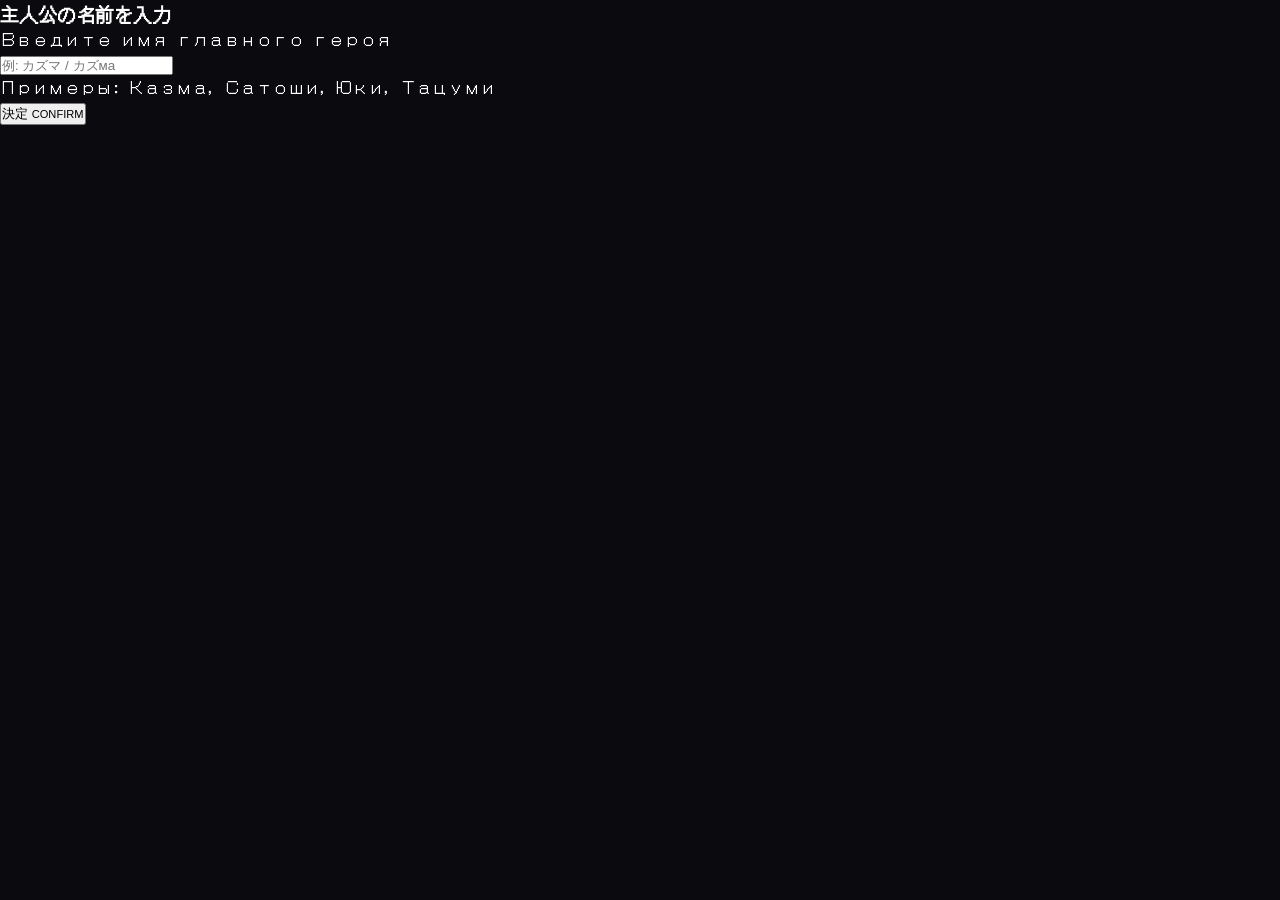
==== commit bc9605f8: "Update index.html" ====
--- a/index.html
+++ b/index.html
@@ -3,216 +3,358 @@
 <head>
     <meta charset="UTF-8">
     <meta name="viewport" content="width=device-width, initial-scale=1.0">
-    <title>Марш Смерти: Параллельный Мир</title>
+    <title>マンガ: Смертельный Марш в Параллельный Мир</title>
     <link rel="stylesheet" href="style.css">
-    <link rel="stylesheet" href="https://fonts.googleapis.com/css2?family=Yomogi&family=DotGothic16&family=M+PLUS+Rounded+1c:wght@400;700&family=New+Tegomin&display=swap">
+    <link rel="stylesheet" href="https://fonts.googleapis.com/css2?family=DotGothic16&family=Yomogi&family=M+PLUS+Rounded+1c:wght@400;700;900&family=Noto+Sans+JP:wght@400;700&display=swap">
     <link rel="icon" type="image/x-icon" href="assets/favicon.ico">
+    <style>
+        /* Экранные эффекты */
+        .screen-flicker {
+            animation: flicker 0.3s infinite;
+        }
+        @keyframes flicker {
+            0%, 100% { opacity: 1; }
+            50% { opacity: 0.7; }
+        }
+    </style>
 </head>
 <body>
-    <!-- Экран 1: Ошибка 404 -->
-    <div id="screen-404" class="screen active">
-        <div class="glitch-container">
-            <div class="glitch-text" data-text="システムエラー">システムエラー</div>
-            <div class="error-code">
-                <span class="glitching">4</span>
-                <span class="glitching">0</span>
-                <span class="glitching">4</span>
-            </div>
-            <div class="error-message">
-                <span class="jp-text">平行世界への接続が切断されました</span>
-                <br>
-                <span class="ru-text">Соединение с параллельным миром разорвано</span>
-            </div>
-            <div class="scan-line"></div>
-        </div>
-    </div>
-
-    <!-- Экран 2: Вторжение монстра -->
-    <div id="screen-monster" class="screen">
-        <div class="distortion-overlay"></div>
-        <video id="void-monster" class="monster-video" muted playsinline loop>
-            <source src="assets/void-creature.mp4" type="video/mp4">
-            <source src="assets/void-creature.webm" type="video/webm">
-        </video>
-        <div class="static-overlay"></div>
-    </div>
-
-    <!-- Экран 3: Кровавый интерфейс -->
-    <div id="screen-interface" class="screen">
-        <div class="terminal-window">
-            <div class="terminal-header">
-                <div class="terminal-buttons">
-                    <span class="terminal-btn close"></span>
-                    <span class="terminal-btn minimize"></span>
-                    <span class="terminal-btn maximize"></span>
-                </div>
-                <div class="terminal-title">SYSTEM_INTRUSION.EXE</div>
-            </div>
-            <div class="terminal-body">
-                <div class="terminal-text">
-                    <span class="prompt">root@parallel-world:~$ </span>
-                    <span class="command">scan_intruder.exe</span>
-                    <br>
-                    <span class="output">＞＞ ОБНАРУЖЕНА УГРОЗА: [СУЩНОСТЬ-404]</span>
-                    <br>
-                    <span class="output">＞＞ МЕСТОПОЛОЖЕНИЕ: ПАРАЛЛЕЛЬНЫЙ СЕКТОР [死亡行進]</span>
-                    <br>
-                    <span class="output">＞＞ ТРЕБУЕТСЯ ИДЕНТИФИКАЦИЯ...</span>
-                </div>
-                
-                <div class="input-section">
-                    <div class="blood-input">
-                        <span class="input-label">ВВЕДИТЕ КОД ДОСТУПА (ВАШЕ ИМЯ):</span>
-                        <div class="input-wrapper">
-                            <input type="text" id="access-code" placeholder="■■■■■■■■■■" maxlength="20">
-                            <div class="blood-trail"></div>
-                        </div>
-                        <button id="verify-btn" class="hack-button">
-                            <span class="btn-text">ПОДТВЕРДИТЬ</span>
-                            <span class="btn-glitch">侵入する</span>
-                        </button>
-                    </div>
-                </div>
-                
-                <div class="blood-drops">
-                    <div class="drop" style="left: 10%"></div>
-                    <div class="drop" style="left: 30%"></div>
-                    <div class="drop" style="left: 50%"></div>
-                    <div class="drop" style="left: 70%"></div>
-                    <div class="drop" style="left: 90%"></div>
-                </div>
-            </div>
-        </div>
-    </div>
-
-    <!-- Экран 4: Приветствие -->
-    <div id="screen-welcome" class="screen">
-        <div class="welcome-glitch">
-            <div class="welcome-message">
-                <h1 id="player-name-display"></h1>
-                <div class="welcome-subtitle">
-                    <span class="jp">ようこそ、異世界の旅人</span>
-                    <br>
-                    <span class="ru">Добро пожаловать, путешественник иных миров</span>
-                </div>
-            </div>
-            <div class="data-stream">
-                <div class="stream-line"></div>
-                <div class="stream-line"></div>
-                <div class="stream-line"></div>
-            </div>
-        </div>
-    </div>
-
-    <!-- Экран 5: История -->
-    <div id="screen-story" class="screen">
-        <div class="story-background">
-            <div class="floating-islands"></div>
-            <div class="celestial-bodies">
-                <div class="moon"></div>
-                <div class="sun"></div>
-            </div>
-        </div>
-        
-        <div class="visual-novel">
-            <div class="vn-character">
-                <div class="character-sprite" id="sprite-ainz"></div>
-                <div class="character-name">● АИНЗ ООАЛ ГОУН</div>
-            </div>
-            
-            <div class="vn-textbox">
-                <div class="text-container">
-                    <div id="story-text" class="story-text"></div>
-                </div>
-                
-                <div class="vn-choices" id="choices-container"></div>
-                
-                <div class="vn-controls">
-                    <button id="auto-btn" class="control-btn">AUTO</button>
-                    <button id="skip-btn" class="control-btn">SKIP</button>
-                    <button id="next-btn" class="control-btn next-btn">▶</button>
-                    <div class="progress-bar">
-                        <div class="progress-fill"></div>
-                    </div>
-                </div>
-            </div>
-        </div>
-        
-        <div class="battle-ui hidden">
-            <div class="hp-bars">
-                <div class="hp-bar player">
-                    <div class="hp-label">ВАШ HP</div>
-                    <div class="hp-fill" style="width: 100%"></div>
-                    <div class="hp-value">100/100</div>
-                </div>
-                <div class="hp-bar enemy">
-                    <div class="hp-label">СУЩНОСТЬ-404</div>
-                    <div class="hp-fill" style="width: 100%"></div>
-                    <div class="hp-value">???/???</div>
-                </div>
-            </div>
-        </div>
-    </div>
-
-    <!-- Экран 6: Концовка -->
+    <!-- Экран 1: Начало манги (Обложка) -->
+    <div id="screen-cover" class="screen active">
+        <div class="manga-cover">
+            <div class="cover-title">
+                <h1 class="title-main">死の行進</h1>
+                <h2 class="title-sub">Parallel World Rhapsody</h2>
+                <div class="title-jp">デス・マーチ・トゥ・ザ・パラレル・ワールド</div>
+            </div>
+            
+            <div class="cover-art">
+                <div class="manga-panel large">
+                    <div class="panel-number">P.01</div>
+                    <div class="panel-content">
+                        <div class="character-404">
+                            <div class="char-eye left"></div>
+                            <div class="char-eye right"></div>
+                            <div class="char-mouth"></div>
+                        </div>
+                        <div class="panel-text">ERROR 404: WORLD NOT FOUND</div>
+                    </div>
+                    <div class="sound-effect">ゴゴゴゴ</div>
+                </div>
+            </div>
+            
+            <div class="cover-footer">
+                <div class="volume-info">VOL.1 異世界編</div>
+                <div class="author-info">原作: MONSTER-404 STUDIO</div>
+                <button id="start-reading" class="manga-button">
+                    <span class="btn-text">読む始める</span>
+                    <span class="btn-sub">START READING</span>
+                </button>
+            </div>
+            
+            <div class="page-corner"></div>
+        </div>
+    </div>
+
+    <!-- Экран 2: Глава 1 - Вторжение -->
+    <div id="screen-chapter1" class="screen">
+        <div class="manga-page">
+            <div class="page-header">
+                <div class="chapter-title">第１章: 異世界転移</div>
+                <div class="page-number">P.02</div>
+            </div>
+            
+            <div class="manga-panels">
+                <!-- Панель 1 -->
+                <div class="manga-panel">
+                    <div class="panel-content text-panel">
+                        <div class="dialogue-bubble thought">
+                            <div class="bubble-tail"></div>
+                            <div class="bubble-text">
+                                "Где я...? Всё было нормально, я просто проверял сайт..."
+                            </div>
+                        </div>
+                        <div class="panel-caption">
+                            ● ГГ открывает глаза в странном месте. Небо трескается как стекло.
+                        </div>
+                    </div>
+                </div>
+                
+                <!-- Панель 2 -->
+                <div class="manga-panel">
+                    <div class="panel-content image-panel">
+                        <div class="placeholder-image monster-silhouette">
+                            <div class="placeholder-label">[Сущность-404]</div>
+                            <div class="monster-details">
+                                <div class="detail">HP: ???</div>
+                                <div class="detail">MP: ∞</div>
+                                <div class="detail">Тип: Босс</div>
+                            </div>
+                        </div>
+                        <div class="sound-effect large">ガガガーン！</div>
+                    </div>
+                </div>
+                
+                <!-- Панель 3 -->
+                <div class="manga-panel">
+                    <div class="panel-content text-panel">
+                        <div class="dialogue-bubble shout right">
+                            <div class="bubble-tail"></div>
+                            <div class="bubble-text">
+                                Кто ты?! Что это за место?!
+                            </div>
+                        </div>
+                        <div class="character-tag">
+                            <span class="char-name">● ГГ</span>
+                            <span class="char-status">Испуган</span>
+                        </div>
+                    </div>
+                </div>
+            </div>
+            
+            <div class="page-footer">
+                <button class="next-page" data-next="chapter2">次へ ▶</button>
+                <div class="page-progress">2/12</div>
+            </div>
+        </div>
+    </div>
+
+    <!-- Экран 3: Глава 2 - Встреча -->
+    <div id="screen-chapter2" class="screen">
+        <div class="manga-page">
+            <div class="page-header">
+                <div class="chapter-title">第２章: 運命の出会い</div>
+                <div class="page-number">P.03</div>
+            </div>
+            
+            <div class="manga-panels">
+                <!-- Панель 1 -->
+                <div class="manga-panel tall">
+                    <div class="panel-content text-panel">
+                        <div class="character-intro">
+                            <div class="char-sprite ainz"></div>
+                            <div class="char-info">
+                                <h3>● АИНЗ ООАЛ ГОУН</h3>
+                                <p>Повелитель Назарика<br>Уровень: 100<br>Раса: Нежить</p>
+                            </div>
+                        </div>
+                        <div class="dialogue-bubble calm">
+                            <div class="bubble-tail"></div>
+                            <div class="bubble-text">
+                                Так ты и есть тот, кто проник сквозь барьер миров? Интересно...
+                            </div>
+                        </div>
+                    </div>
+                </div>
+                
+                <!-- Панель 2 -->
+                <div class="manga-panel">
+                    <div class="panel-content choice-panel">
+                        <div class="choice-title">Выбор героя:</div>
+                        <div class="choices">
+                            <button class="choice-btn" data-choice="attack">
+                                <span class="choice-num">1.</span>
+                                <span class="choice-text">Атаковать! Я должен защищаться!</span>
+                            </button>
+                            <button class="choice-btn" data-choice="question">
+                                <span class="choice-num">2.</span>
+                                <span class="choice-text">Спросить объяснений</span>
+                            </button>
+                            <button class="choice-btn" data-choice="escape">
+                                <span class="choice-num">3.</span>
+                                <span class="choice-text">Попытаться сбежать</span>
+                            </button>
+                        </div>
+                        <div class="choice-hint">Выбор определит развитие сюжета</div>
+                    </div>
+                </div>
+            </div>
+            
+            <div class="page-footer">
+                <button class="prev-page" data-prev="chapter1">◀ 前へ</button>
+                <button class="next-page" data-next="chapter3">次へ ▶</button>
+                <div class="page-progress">3/12</div>
+            </div>
+        </div>
+    </div>
+
+    <!-- Экран 4: Глава 3 - Битва -->
+    <div id="screen-chapter3" class="screen">
+        <div class="manga-page battle">
+            <div class="page-header">
+                <div class="chapter-title">第３章: 決戦</div>
+                <div class="page-number">P.04</div>
+            </div>
+            
+            <div class="battle-scene">
+                <div class="battle-stats">
+                    <div class="stat player">
+                        <div class="stat-label">ГГ</div>
+                        <div class="hp-bar">
+                            <div class="hp-fill" style="width: 85%"></div>
+                            <div class="hp-text">HP: 85/100</div>
+                        </div>
+                        <div class="mp-bar">
+                            <div class="mp-fill" style="width: 60%"></div>
+                            <div class="mp-text">MP: 30/50</div>
+                        </div>
+                    </div>
+                    
+                    <div class="vs-sign">VS</div>
+                    
+                    <div class="stat enemy">
+                        <div class="stat-label">Сущность-404</div>
+                        <div class="hp-bar">
+                            <div class="hp-fill" style="width: 70%"></div>
+                            <div class="hp-text">HP: ???/???</div>
+                        </div>
+                        <div class="skill">Умение: [Поглощение Реальности]</div>
+                    </div>
+                </div>
+                
+                <div class="battle-log">
+                    <div class="log-entry enemy">
+                        <span class="log-char">[404]:</span>
+                        <span class="log-text">空間を歪める！ (Искажаю пространство!)</span>
+                    </div>
+                    <div class="log-entry player">
+                        <span class="log-char">[ГГ]:</span>
+                        <span class="log-text">Щит воспоминаний! Защити меня!</span>
+                    </div>
+                    <div class="log-entry system">
+                        <span class="log-char">[SYSTEM]:</span>
+                        <span class="log-text">СИЛА ВОСПОМИНАНИЙ активирована! Защита +50%</span>
+                    </div>
+                </div>
+                
+                <div class="battle-actions">
+                    <div class="action-title">Выберите действие:</div>
+                    <div class="actions">
+                        <button class="action-btn" data-action="attack">⚔️ Атаковать</button>
+                        <button class="action-btn" data-action="defend">🛡️ Защищаться</button>
+                        <button class="action-btn" data-action="skill">✨ Исп. навык</button>
+                        <button class="action-btn" data-action="item">💊 Предмет</button>
+                    </div>
+                </div>
+            </div>
+            
+            <div class="page-footer">
+                <button class="prev-page" data-prev="chapter2">◀ 前へ</button>
+                <button class="next-page" data-next="ending">次へ ▶</button>
+                <div class="page-progress">4/12</div>
+            </div>
+        </div>
+    </div>
+
+    <!-- Экран 5: Концовка -->
     <div id="screen-ending" class="screen">
-        <div class="ending-scene">
-            <div class="episode-title">
-                <div class="ep-num">EPISODE 13</div>
-                <div class="ep-name">DEATH MARCH TO THE PARALLEL WORLD</div>
+        <div class="manga-page ending">
+            <div class="page-header">
+                <div class="chapter-title">最終章: 新たな世界</div>
+                <div class="page-number">P.12</div>
             </div>
             
             <div class="ending-content">
-                <div id="ending-text"></div>
-                <div class="ending-stats">
-                    <div class="stat">
-                        <span class="stat-label">МИРОВ ПРОЙДЕНО:</span>
-                        <span class="stat-value">7</span>
-                    </div>
-                    <div class="stat">
-                        <span class="stat-label">СОЮЗНИКОВ:</span>
-                        <span class="stat-value" id="ally-count">3</span>
-                    </div>
-                    <div class="stat">
-                        <span class="stat-label">КОНЕЧНЫЙ РАНГ:</span>
-                        <span class="stat-value" id="player-rank">S</span>
-                    </div>
-                </div>
-                
-                <div class="ending-credits">
-                    <div class="credit-title">СОЗДАТЕЛИ:</div>
-                    <div class="credit-names">
-                        ● Сценарий: [МОНСТР-404]<br>
-                        ● Режиссёр: [ПАРАЛЛЕЛЬНАЯ РЕАЛЬНОСТЬ]<br>
-                        ● Главный герой: <span id="credit-name"></span><br>
-                        ● Спецэффекты: [ИСКАЖЕНИЕ ПРОСТРАНСТВА]
-                    </div>
-                </div>
-            </div>
-            
-            <button id="new-game-btn" class="ng-button">
-                <span>NEW GAME+</span>
-                <div class="ng-sub">別の世界線へ</div>
-            </button>
-        </div>
-    </div>
-
-    <!-- Аудио -->
-    <audio id="bgm-main" loop>
-        <source src="assets/bgm-main.mp3" type="audio/mpeg">
-    </audio>
-    <audio id="sfx-glitch">
-        <source src="assets/glitch.mp3" type="audio/mpeg">
-    </audio>
-    <audio id="sfx-type">
-        <source src="assets/typewriter.mp3" type="audio/mpeg">
-    </audio>
-    <audio id="sfx-battle">
-        <source src="assets/battle.mp3" type="audio/mpeg">
-    </audio>
-    <audio id="sfx-victory">
-        <source src="assets/victory.mp3" type="audio/mpeg">
-    </audio>
+                <div class="ending-title" id="ending-title">Путешественник Миров</div>
+                
+                <div class="ending-panel">
+                    <div class="ending-text" id="ending-text">
+                        Ваше путешествие подошло к концу. Вы преодолели Смертельный Марш и нашли своё место в параллельном мире. 
+                        Как <span class="highlight" id="player-role">Хранитель Врат</span>, вы теперь связующее звено между мирами.
+                    </div>
+                    
+                    <div class="ending-stats">
+                        <div class="stat-block">
+                            <h4>Статистика:</h4>
+                            <div class="stats">
+                                <div class="stat-item">
+                                    <span class="stat-name">Пройдено глав:</span>
+                                    <span class="stat-value">4</span>
+                                </div>
+                                <div class="stat-item">
+                                    <span class="stat-name">Выборов сделано:</span>
+                                    <span class="stat-value" id="choices-count">0</span>
+                                </div>
+                                <div class="stat-item">
+                                    <span class="stat-name">Союзников:</span>
+                                    <span class="stat-value" id="allies-count">3</span>
+                                </div>
+                                <div class="stat-item">
+                                    <span class="stat-name">Финальный ранг:</span>
+                                    <span class="stat-value rank-S">S</span>
+                                </div>
+                            </div>
+                        </div>
+                    </div>
+                    
+                    <div class="character-gallery">
+                        <h4>Встреченные персонажи:</h4>
+                        <div class="gallery">
+                            <div class="char-card">
+                                <div class="char-img ainz-small"></div>
+                                <div class="char-desc">Аинз<br>Повелитель</div>
+                            </div>
+                            <div class="char-card">
+                                <div class="char-img albedo-small"></div>
+                                <div class="char-desc">Альбедо<br>Стратег</div>
+                            </div>
+                            <div class="char-card">
+                                <div class="char-img shaltear-small"></div>
+                                <div class="char-desc">Шалтир<br>Вампир</div>
+                            </div>
+                        </div>
+                    </div>
+                </div>
+                
+                <div class="credits">
+                    <div class="credit-title">制作スタッフ</div>
+                    <div class="credit-list">
+                        <div class="credit-item">原作・脚本: MONSTER-404</div>
+                        <div class="credit-item">キャラクターデザイン: 異世界チーム</div>
+                        <div class="credit-item">ウェブ実装: ワンオマガ協力</div>
+                        <div class="credit-item">特別感謝: あなた (読者)</div>
+                    </div>
+                </div>
+            </div>
+            
+            <div class="page-footer">
+                <button id="restart-btn" class="manga-button large">
+                    <span class="btn-text">もう一度読む</span>
+                    <span class="btn-sub">READ AGAIN</span>
+                </button>
+                <div class="series-notice">
+                    続編: 「死の行進 II - 竜の王国」準備中...
+                </div>
+            </div>
+        </div>
+    </div>
+
+    <!-- Имя игрока -->
+    <div id="name-modal" class="modal">
+        <div class="modal-content manga-style">
+            <div class="modal-header">
+                <h3>主人公の名前を入力</h3>
+                <div class="modal-sub">Введите имя главного героя</div>
+            </div>
+            <div class="modal-body">
+                <input type="text" id="player-name" placeholder="例: カズマ / カズма" maxlength="15">
+                <div class="name-examples">
+                    Примеры: Казма, Сатоши, Юки, Тацуми
+                </div>
+            </div>
+            <div class="modal-footer">
+                <button id="confirm-name" class="manga-button">
+                    <span>決定</span>
+                    <small>CONFIRM</small>
+                </button>
+            </div>
+        </div>
+    </div>
+
+    <!-- Звуковые эффекты -->
+    <audio id="sfx-page" preload="auto"></audio>
+    <audio id="sfx-choice" preload="auto"></audio>
+    <audio id="sfx-battle" preload="auto"></audio>
 
     <script src="script.js"></script>
 </body>
--- a/style.css
+++ b/style.css
@@ -1,24 +1,31 @@
-/* Сброс и базовые стили */
+/* Стили для Марша Смерти в Параллельный Мир */
 * {
     margin: 0;
     padding: 0;
     box-sizing: border-box;
 }
 
-html, body {
-    width: 100%;
-    height: 100%;
+:root {
+    --blood-red: #ff2a2a;
+    --void-purple: #8a2be2;
+    --matrix-green: #00ff41;
+    --cyber-blue: #0af;
+    --dark-bg: #0a0a0f;
+    --terminal-bg: #001100;
+    --glitch-color1: #ff00ff;
+    --glitch-color2: #00ffff;
+}
+
+body {
+    font-family: 'DotGothic16', 'M PLUS Rounded 1c', sans-serif;
+    background: var(--dark-bg);
+    color: white;
+    width: 100vw;
+    height: 100vh;
     overflow: hidden;
-    background: #000;
-}
-
-body {
-    font-family: 'Special Elite', 'Courier New', monospace;
-    color: #fff;
-    position: relative;
-}
-
-/* Общие стили для экранов */
+    image-rendering: pixelated;
+}
+
 .screen {
     position: fixed;
     top: 0;
@@ -26,105 +33,133 @@
     width: 100%;
     height: 100%;
     display: none;
+    opacity: 0;
+    transition: opacity 1s ease;
+}
+
+.screen.active {
+    display: block;
+    opacity: 1;
+}
+
+/* === ЭКРАН 404 === */
+#screen-404 {
+    background: radial-gradient(circle at center, #000 0%, #0f0010 100%);
+    display: flex;
     justify-content: center;
     align-items: center;
-    opacity: 0;
-    transition: opacity 1s ease;
-}
-
-.screen.active {
-    display: flex;
-    opacity: 1;
-}
-
-/* Экран 404 */
-#screen-404 {
-    background: #000;
-    flex-direction: column;
-}
-
-.error-container {
+}
+
+.glitch-container {
     text-align: center;
-    transform: scale(0.8);
-    animation: appear 0.5s ease forwards;
-}
-
-.error-number {
+    position: relative;
+}
+
+.glitch-text {
+    font-family: 'New Tegomin', serif;
+    font-size: 2.5rem;
+    color: var(--glitch-color1);
+    position: relative;
+    animation: glitch 3s infinite;
+}
+
+.glitch-text::before,
+.glitch-text::after {
+    content: attr(data-text);
+    position: absolute;
+    top: 0;
+    left: 0;
+    width: 100%;
+    height: 100%;
+}
+
+.glitch-text::before {
+    left: 2px;
+    text-shadow: -2px 0 var(--glitch-color2);
+    animation: glitch-1 2s infinite linear alternate-reverse;
+}
+
+.glitch-text::after {
+    left: -2px;
+    text-shadow: 2px 0 var(--blood-red);
+    animation: glitch-2 3s infinite linear alternate-reverse;
+}
+
+.error-code {
+    margin: 40px 0;
     display: flex;
     justify-content: center;
-    gap: 20px;
-    margin-bottom: 30px;
-}
-
-.digit {
-    font-family: 'Creepster', cursive;
-    font-size: 180px;
-    color: #8b0000;
+    gap: 30px;
+}
+
+.glitching {
+    font-family: 'Yomogi', cursive;
+    font-size: 12rem;
+    color: var(--blood-red);
     text-shadow: 
-        0 0 20px #ff0000,
-        0 0 40px #ff0000,
-        0 0 60px #ff0000;
-    animation: glow 2s infinite alternate;
-}
-
-.digit:nth-child(1) { animation-delay: 0.1s; }
-.digit:nth-child(2) { animation-delay: 0.3s; }
-.digit:nth-child(3) { animation-delay: 0.5s; }
-
-.error-text {
-    font-family: 'Orbitron', sans-serif;
-    font-size: 28px;
-    color: #ccc;
-    letter-spacing: 8px;
-    margin-bottom: 10px;
-    text-transform: uppercase;
-}
-
-.error-subtext {
-    font-family: 'Special Elite', cursive;
-    font-size: 18px;
-    color: #666;
-    letter-spacing: 3px;
-}
-
-/* Анимации */
-@keyframes appear {
-    from {
-        opacity: 0;
-        transform: scale(0.8) translateY(50px);
-    }
-    to {
-        opacity: 1;
-        transform: scale(1) translateY(0);
-    }
-}
-
-@keyframes glow {
-    from {
-        text-shadow: 
-            0 0 10px #8b0000,
-            0 0 20px #8b0000,
-            0 0 30px #8b0000;
-    }
-    to {
-        text-shadow: 
-            0 0 20px #ff0000,
-            0 0 40px #ff0000,
-            0 0 60px #ff0000,
-            0 0 80px #ff0000;
-    }
-}
-
-@keyframes blink {
-    0%, 100% { opacity: 1; }
-    50% { opacity: 0.3; }
-}
-
-/* Экран монстра */
+        0 0 10px currentColor,
+        0 0 20px currentColor,
+        0 0 40px currentColor;
+    animation: digit-glitch 1s infinite;
+}
+
+.glitching:nth-child(1) { animation-delay: 0.1s; }
+.glitching:nth-child(2) { animation-delay: 0.3s; }
+.glitching:nth-child(3) { animation-delay: 0.5s; }
+
+.error-message {
+    margin-top: 30px;
+    font-size: 1.2rem;
+    line-height: 1.8;
+}
+
+.jp-text {
+    color: var(--matrix-green);
+    font-family: 'M PLUS Rounded 1c', sans-serif;
+}
+
+.ru-text {
+    color: #aaa;
+    font-family: 'DotGothic16', sans-serif;
+}
+
+.scan-line {
+    position: absolute;
+    top: 0;
+    left: 0;
+    width: 100%;
+    height: 2px;
+    background: linear-gradient(to right, 
+        transparent 0%, 
+        var(--matrix-green) 50%, 
+        transparent 100%);
+    animation: scan 4s linear infinite;
+    box-shadow: 0 0 10px var(--matrix-green);
+}
+
+/* === ЭКРАН МОНСТРА === */
 #screen-monster {
     background: #000;
 }
 
+.distortion-overlay {
+    position: absolute;
+    top: 0;
+    left: 0;
+    width: 100%;
+    height: 100%;
+    background: 
+        repeating-linear-gradient(
+            45deg,
+            transparent,
+            transparent 10px,
+            rgba(255, 0, 255, 0.1) 10px,
+            rgba(255, 0, 255, 0.1) 20px
+        );
+    mix-blend-mode: screen;
+    animation: distort 0.2s infinite;
+}
+
 .monster-video {
     position: absolute;
     top: 0;
@@ -132,277 +167,817 @@
     width: 100%;
     height: 100%;
     object-fit: cover;
-    opacity: 0;
-}
-
-.monster-video.friendly {
-    object-fit: contain;
-    background: #000;
-}
-
-/* Экран кровавой таблички */
-#screen-blood {
-    background: #000;
-    flex-direction: column;
-}
-
-.blood-plate {
+    filter: hue-rotate(90deg) contrast(200%) saturate(200%);
+}
+
+.static-overlay {
+    position: absolute;
+    top: 0;
+    left: 0;
+    width: 100%;
+    height: 100%;
+    background: url('data:image/svg+xml,<svg xmlns="http://www.w3.org/2000/svg" width="100" height="100"><filter id="noise"><feTurbulence type="fractalNoise" baseFrequency="0.9" numOctaves="3"/></filter><rect width="100" height="100" filter="url(%23noise)" opacity="0.2"/></svg>');
+    opacity: 0.3;
+    animation: static 0.1s infinite;
+}
+
+/* === ЭКРАН ИНТЕРФЕЙСА === */
+#screen-interface {
+    background: linear-gradient(45deg, #000811, #110022);
+    display: flex;
+    justify-content: center;
+    align-items: center;
+}
+
+.terminal-window {
+    width: 90%;
+    max-width: 800px;
+    background: var(--terminal-bg);
+    border: 2px solid var(--matrix-green);
+    border-radius: 5px;
+    box-shadow: 
+        0 0 30px var(--matrix-green),
+        inset 0 0 20px rgba(0, 255, 65, 0.1);
+    overflow: hidden;
+}
+
+.terminal-header {
+    background: #002200;
+    padding: 10px 15px;
+    display: flex;
+    align-items: center;
+    border-bottom: 1px solid var(--matrix-green);
+}
+
+.terminal-buttons {
+    display: flex;
+    gap: 8px;
+}
+
+.terminal-btn {
+    width: 12px;
+    height: 12px;
+    border-radius: 50%;
+    display: inline-block;
+}
+
+.terminal-btn.close { background: #ff5f56; }
+.terminal-btn.minimize { background: #ffbd2e; }
+.terminal-btn.maximize { background: #27ca3f; }
+
+.terminal-title {
+    margin-left: 20px;
+    color: var(--matrix-green);
+    font-family: 'DotGothic16', sans-serif;
+    letter-spacing: 2px;
+}
+
+.terminal-body {
+    padding: 30px;
     position: relative;
-    background: #200000;
-    border: 5px solid #8b0000;
-    border-radius: 10px;
-    padding: 40px 60px;
-    text-align: center;
-    box-shadow: 
-        0 0 50px rgba(139, 0, 0, 0.7),
-        inset 0 0 30px rgba(0, 0, 0, 0.8);
-    min-width: 300px;
-    max-width: 90%;
-    z-index: 10;
-}
-
-.blood-stain {
-    position: absolute;
-    top: 0;
-    left: 0;
-    width: 100%;
-    height: 100%;
-    background: 
-        radial-gradient(circle at 20% 30%, rgba(139, 0, 0, 0.3) 0%, transparent 50%),
-        radial-gradient(circle at 80% 70%, rgba(139, 0, 0, 0.4) 0%, transparent 50%);
-    border-radius: 5px;
-    pointer-events: none;
-}
-
-.blood-title {
-    font-family: 'Creepster', cursive;
-    font-size: 36px;
+    min-height: 400px;
+}
+
+.terminal-text {
+    font-family: 'DotGothic16', monospace;
+    line-height: 1.6;
+    margin-bottom: 40px;
+}
+
+.prompt {
+    color: var(--matrix-green);
+}
+
+.command {
+    color: #fff;
+    animation: blink 1s infinite;
+}
+
+.output {
+    color: var(--blood-red);
+    display: block;
+    margin-top: 10px;
+}
+
+.input-section {
+    margin-top: 50px;
+}
+
+.blood-input {
+    background: rgba(255, 0, 0, 0.05);
+    padding: 20px;
+    border: 1px solid var(--blood-red);
+    position: relative;
+}
+
+.input-label {
+    color: #ff9999;
+    display: block;
+    margin-bottom: 15px;
+    font-size: 0.9rem;
+    letter-spacing: 1px;
+}
+
+.input-wrapper {
+    position: relative;
+    margin-bottom: 20px;
+}
+
+#access-code {
+    width: 100%;
+    padding: 15px;
+    background: rgba(0, 0, 0, 0.7);
+    border: 2px solid var(--blood-red);
     color: #ffcccc;
-    text-shadow: 0 0 10px #ff0000;
-    margin-bottom: 30px;
-    letter-spacing: 3px;
-}
-
-.input-container {
-    display: flex;
-    gap: 10px;
-    margin-bottom: 20px;
-}
-
-#name-input {
-    flex: 1;
-    padding: 15px 20px;
-    background: rgba(0, 0, 0, 0.7);
-    border: 2px solid #8b0000;
-    border-radius: 5px;
-    color: #ff9999;
-    font-family: 'Special Elite', cursive;
-    font-size: 18px;
-    text-align: center;
+    font-family: 'DotGothic16', monospace;
+    font-size: 1.2rem;
+    letter-spacing: 2px;
     outline: none;
     transition: all 0.3s;
 }
 
-#name-input:focus {
+#access-code:focus {
     border-color: #ff0000;
-    box-shadow: 0 0 15px rgba(255, 0, 0, 0.5);
-}
-
-#name-input::placeholder {
-    color: #660000;
-}
-
-#submit-btn {
-    padding: 0 25px;
-    background: linear-gradient(45deg, #8b0000, #660000);
-    border: 2px solid #ff0000;
-    border-radius: 5px;
+    box-shadow: 0 0 20px rgba(255, 0, 0, 0.5);
+}
+
+.blood-trail {
+    position: absolute;
+    bottom: -5px;
+    left: 0;
+    width: 0;
+    height: 2px;
+    background: var(--blood-red);
+    animation: trail 3s infinite;
+}
+
+.hack-button {
+    position: relative;
+    padding: 15px 40px;
+    background: linear-gradient(45deg, #8b0000, #440000);
+    border: 2px solid var(--blood-red);
     color: #fff;
-    font-size: 24px;
+    font-family: 'M PLUS Rounded 1c', sans-serif;
+    font-size: 1.1rem;
     cursor: pointer;
+    overflow: hidden;
     transition: all 0.3s;
 }
 
-#submit-btn:hover {
+.hack-button:hover {
     background: linear-gradient(45deg, #ff0000, #8b0000);
     transform: scale(1.05);
-}
-
-.blood-warning {
-    font-family: 'Special Elite', cursive;
-    font-size: 14px;
-    color: #660000;
-    letter-spacing: 2px;
-    margin-top: 10px;
-}
-
-/* Капли крови */
-.blood-drip {
+    box-shadow: 0 0 30px rgba(255, 0, 0, 0.5);
+}
+
+.btn-text, .btn-glitch {
+    display: block;
+}
+
+.btn-glitch {
+    position: absolute;
+    top: 15px;
+    left: 0;
+    width: 100%;
+    color: var(--glitch-color1);
+    opacity: 0;
+    animation: button-glitch 0.3s infinite;
+}
+
+.blood-drops {
     position: absolute;
     top: 0;
+    left: 0;
+    width: 100%;
+    height: 100%;
+    pointer-events: none;
+}
+
+.drop {
+    position: absolute;
+    top: -50px;
     width: 2px;
+    height: 50px;
+    background: linear-gradient(to bottom, 
+        transparent, 
+        var(--blood-red), 
+        transparent);
+    animation: drip-fall 3s infinite linear;
+    filter: blur(1px);
+}
+
+.drop:nth-child(1) { animation-delay: 0s; }
+.drop:nth-child(2) { animation-delay: 0.6s; }
+.drop:nth-child(3) { animation-delay: 1.2s; }
+.drop:nth-child(4) { animation-delay: 1.8s; }
+.drop:nth-child(5) { animation-delay: 2.4s; }
+
+/* === ЭКРАН ПРИВЕТСТВИЯ === */
+#screen-welcome {
+    background: linear-gradient(135deg, #000428, #004e92);
+    display: flex;
+    justify-content: center;
+    align-items: center;
+}
+
+.welcome-glitch {
+    text-align: center;
+    position: relative;
+    padding: 50px;
+    border: 3px solid var(--cyber-blue);
+    background: rgba(0, 20, 40, 0.8);
+}
+
+.welcome-message h1 {
+    font-family: 'Yomogi', cursive;
+    font-size: 4rem;
+    color: var(--cyber-blue);
+    margin-bottom: 20px;
+    text-shadow: 
+        0 0 10px currentColor,
+        0 0 20px currentColor;
+    animation: pulse 2s infinite;
+}
+
+.welcome-subtitle {
+    margin-top: 30px;
+}
+
+.welcome-subtitle .jp {
+    font-family: 'M PLUS Rounded 1c', sans-serif;
+    color: #fff;
+    font-size: 1.5rem;
+    display: block;
+    margin-bottom: 10px;
+}
+
+.welcome-subtitle .ru {
+    font-family: 'DotGothic16', sans-serif;
+    color: #aaa;
+    font-size: 1.2rem;
+}
+
+.data-stream {
+    position: absolute;
+    top: 0;
+    left: 0;
+    width: 100%;
+    height: 100%;
+    overflow: hidden;
+}
+
+.stream-line {
+    position: absolute;
+    height: 1px;
+    background: linear-gradient(90deg, 
+        transparent, 
+        var(--cyber-blue), 
+        transparent);
+    animation: stream-flow 10s linear infinite;
+}
+
+.stream-line:nth-child(1) { top: 20%; animation-delay: 0s; }
+.stream-line:nth-child(2) { top: 50%; animation-delay: 3s; }
+.stream-line:nth-child(3) { top: 80%; animation-delay: 6s; }
+
+/* === ЭКРАН ИСТОРИИ === */
+#screen-story {
+    background: linear-gradient(180deg, #0a0a1a 0%, #1a1a2e 100%);
+    overflow: hidden;
+}
+
+.story-background {
+    position: absolute;
+    width: 100%;
+    height: 100%;
+}
+
+.floating-islands {
+    position: absolute;
+    width: 200px;
     height: 100px;
-    background: linear-gradient(to bottom, 
-                transparent 0%, 
-                #8b0000 20%, 
-                #ff0000 50%, 
-                #8b0000 80%, 
-                transparent 100%);
-    filter: blur(1px);
-    animation: drip-fall 3s infinite linear;
-    z-index: 5;
-}
-
-#drip1 { left: 20%; animation-delay: 0s; }
-#drip2 { left: 50%; animation-delay: 1s; }
-#drip3 { left: 80%; animation-delay: 2s; }
-
-@keyframes drip-fall {
-    0% {
-        transform: translateY(-100px);
-        opacity: 0;
-    }
-    10% {
-        opacity: 1;
-    }
-    90% {
-        opacity: 1;
-    }
-    100% {
-        transform: translateY(100vh);
-        opacity: 0;
-    }
-}
-
-/* Экран приветствия */
-#screen-welcome {
-    background: #fff;
-}
-
-.welcome-container {
-    text-align: center;
-    padding: 40px;
-}
-
-#welcome-text {
-    font-family: 'Creepster', cursive;
-    font-size: 48px;
-    color: #000;
-    text-shadow: 2px 2px 4px rgba(0,0,0,0.3);
-}
-
-/* Экран истории */
-#screen-story {
-    background: #0a0a1a;
-}
-
-.story-container {
-    background: rgba(0, 0, 0, 0.8);
-    border: 2px solid #444;
-    border-radius: 10px;
-    padding: 40px;
-    max-width: 800px;
-    width: 90%;
-    max-height: 80vh;
-    overflow-y: auto;
-    z-index: 100;
+    background: linear-gradient(45deg, #2d545e, #12343b);
+    border-radius: 50%;
+    top: 20%;
+    left: 10%;
+    animation: float 20s infinite ease-in-out;
+    box-shadow: 
+        0 0 50px rgba(0, 100, 255, 0.3),
+        inset 0 0 20px rgba(255, 255, 255, 0.1);
+}
+
+.floating-islands::after {
+    content: '';
+    position: absolute;
+    width: 150px;
+    height: 80px;
+    background: linear-gradient(45deg, #12343b, #2d545e);
+    border-radius: 50%;
+    top: -40px;
+    left: 25px;
+}
+
+.celestial-bodies {
+    position: absolute;
+    top: 10%;
+    right: 10%;
+}
+
+.moon, .sun {
+    width: 100px;
+    height: 100px;
+    border-radius: 50%;
+    position: absolute;
+}
+
+.moon {
+    background: radial-gradient(circle at 30% 30%, #fff, #aaa);
+    box-shadow: 
+        0 0 50px rgba(255, 255, 255, 0.5),
+        inset 0 0 20px rgba(0, 0, 0, 0.3);
+    animation: moon-orbit 40s infinite linear;
+}
+
+.sun {
+    background: radial-gradient(circle at center, #ffaa00, #ff5500);
+    box-shadow: 
+        0 0 100px rgba(255, 85, 0, 0.7),
+        0 0 200px rgba(255, 85, 0, 0.3);
+    top: 150px;
+    left: 150px;
+    animation: sun-pulse 10s infinite alternate;
+}
+
+.visual-novel {
+    position: absolute;
+    bottom: 0;
+    left: 0;
+    width: 100%;
+    height: 70%;
+    display: flex;
+}
+
+.vn-character {
+    flex: 1;
+    position: relative;
+    padding: 20px;
+}
+
+.character-sprite {
+    width: 300px;
+    height: 400px;
+    background: linear-gradient(45deg, #333, #666);
+    border: 3px solid var(--void-purple);
+    position: absolute;
+    bottom: 0;
+    left: 50%;
+    transform: translateX(-50%);
+    box-shadow: 
+        0 0 30px rgba(138, 43, 226, 0.5),
+        inset 0 0 30px rgba(255, 255, 255, 0.1);
+}
+
+.character-name {
+    position: absolute;
+    bottom: 420px;
+    left: 50%;
+    transform: translateX(-50%);
+    background: rgba(138, 43, 226, 0.8);
+    padding: 5px 20px;
+    border-radius: 20px;
+    font-family: 'M PLUS Rounded 1c', sans-serif;
+    color: white;
+}
+
+.vn-textbox {
+    flex: 2;
+    background: rgba(0, 0, 0, 0.85);
+    border-top: 3px solid var(--void-purple);
+    padding: 30px;
+    margin: 20px;
+    border-radius: 10px 10px 0 0;
+    box-shadow: 0 0 50px rgba(0, 0, 0, 0.5);
+}
+
+.text-container {
+    min-height: 200px;
+    margin-bottom: 30px;
 }
 
 .story-text {
-    font-family: 'Special Elite', cursive;
-    font-size: 22px;
-    color: #e0e0e0;
-    line-height: 1.6;
-    margin-bottom: 30px;
-    min-height: 150px;
-    opacity: 0;
-    animation: fadeIn 1s ease forwards;
-}
-
-.choices {
+    font-family: 'M PLUS Rounded 1c', sans-serif;
+    font-size: 1.3rem;
+    line-height: 1.8;
+    color: #e6e6ff;
+}
+
+.vn-choices {
     display: grid;
     gap: 15px;
     margin: 30px 0;
 }
 
-.choice-btn {
+.choice-option {
     padding: 15px 25px;
     background: linear-gradient(45deg, #1a1a2e, #16213e);
-    border: 2px solid #4cc9f0;
+    border: 2px solid var(--cyber-blue);
     border-radius: 5px;
-    color: #4cc9f0;
-    font-family: 'Orbitron', sans-serif;
-    font-size: 16px;
+    color: var(--cyber-blue);
+    font-family: 'DotGothic16', sans-serif;
+    font-size: 1.1rem;
     cursor: pointer;
     transition: all 0.3s;
     text-align: left;
-}
-
-.choice-btn:hover {
+    position: relative;
+    overflow: hidden;
+}
+
+.choice-option:hover {
     background: linear-gradient(45deg, #16213e, #0f3460);
     transform: translateX(10px);
-    box-shadow: 0 5px 15px rgba(76, 201, 240, 0.3);
-}
-
-.continue-btn {
-    padding: 12px 30px;
-    background: linear-gradient(45deg, #8b0000, #660000);
-    border: 2px solid #ff0000;
-    border-radius: 5px;
-    color: #fff;
-    font-family: 'Orbitron', sans-serif;
-    font-size: 16px;
+    box-shadow: 0 5px 20px rgba(0, 170, 255, 0.3);
+}
+
+.choice-option::before {
+    content: '▶';
+    position: absolute;
+    left: 10px;
+    opacity: 0;
+    transition: opacity 0.3s;
+}
+
+.choice-option:hover::before {
+    opacity: 1;
+}
+
+.vn-controls {
+    display: flex;
+    justify-content: space-between;
+    align-items: center;
+    margin-top: 30px;
+}
+
+.control-btn {
+    padding: 10px 20px;
+    background: rgba(138, 43, 226, 0.3);
+    border: 1px solid var(--void-purple);
+    color: white;
+    font-family: 'DotGothic16', sans-serif;
     cursor: pointer;
     transition: all 0.3s;
-    margin-top: 20px;
-}
-
-.continue-btn:hover {
-    background: linear-gradient(45deg, #ff0000, #8b0000);
+}
+
+.control-btn:hover {
+    background: rgba(138, 43, 226, 0.6);
+}
+
+.next-btn {
+    background: var(--void-purple);
+    border: none;
+    padding: 12px 40px;
+    font-size: 1.2rem;
+}
+
+.next-btn:hover {
+    background: #9b30ff;
     transform: scale(1.05);
 }
 
-/* Экран концовки */
+.progress-bar {
+    flex: 1;
+    height: 5px;
+    background: rgba(255, 255, 255, 0.1);
+    margin: 0 20px;
+    border-radius: 3px;
+    overflow: hidden;
+}
+
+.progress-fill {
+    height: 100%;
+    background: linear-gradient(90deg, var(--void-purple), var(--cyber-blue));
+    width: 0%;
+    transition: width 0.5s ease;
+}
+
+/* Боевой интерфейс */
+.battle-ui {
+    position: absolute;
+    top: 20px;
+    left: 50%;
+    transform: translateX(-50%);
+    width: 80%;
+    background: rgba(0, 0, 0, 0.7);
+    padding: 20px;
+    border: 2px solid var(--blood-red);
+    border-radius: 10px;
+}
+
+.hp-bars {
+    display: flex;
+    justify-content: space-between;
+    gap: 50px;
+}
+
+.hp-bar {
+    flex: 1;
+    background: rgba(0, 0, 0, 0.5);
+    padding: 15px;
+    border-radius: 5px;
+}
+
+.hp-label {
+    color: #fff;
+    margin-bottom: 10px;
+    font-family: 'DotGothic16', sans-serif;
+}
+
+.hp-fill {
+    height: 20px;
+    background: linear-gradient(90deg, #ff0000, #ff5500);
+    border-radius: 10px;
+    transition: width 1s ease;
+    position: relative;
+    overflow: hidden;
+}
+
+.hp-fill::after {
+    content: '';
+    position: absolute;
+    top: 0;
+    left: 0;
+    width: 100%;
+    height: 100%;
+    background: linear-gradient(90deg, 
+        transparent, 
+        rgba(255, 255, 255, 0.3), 
+        transparent);
+    animation: shine 2s infinite;
+}
+
+.hp-value {
+    text-align: right;
+    margin-top: 5px;
+    color: #ff9999;
+    font-family: 'DotGothic16', monospace;
+}
+
+/* === ЭКРАН КОНЦОВКИ === */
 #screen-ending {
-    background: linear-gradient(135deg, #000428, #004e92);
-}
-
-.ending-container {
+    background: radial-gradient(circle at center, #000 0%, #220033 100%);
+    display: flex;
+    justify-content: center;
+    align-items: center;
+}
+
+.ending-scene {
     text-align: center;
+    width: 90%;
+    max-width: 800px;
+}
+
+.episode-title {
+    margin-bottom: 50px;
+    border-bottom: 2px solid var(--void-purple);
+    padding-bottom: 20px;
+}
+
+.ep-num {
+    font-family: 'DotGothic16', monospace;
+    color: var(--matrix-green);
+    font-size: 1.5rem;
+    letter-spacing: 3px;
+}
+
+.ep-name {
+    font-family: 'New Tegomin', serif;
+    color: white;
+    font-size: 2.5rem;
+    margin-top: 10px;
+    text-shadow: 
+        0 0 10px var(--void-purple),
+        0 0 20px var(--void-purple);
+}
+
+.ending-content {
+    background: rgba(0, 0, 0, 0.7);
     padding: 40px;
-    background: rgba(0, 0, 0, 0.7);
-    border-radius: 15px;
-    max-width: 800px;
-    width: 90%;
-}
-
-.ending-text {
-    font-family: 'Special Elite', cursive;
-    font-size: 24px;
-    color: #fff;
+    border-radius: 10px;
+    margin-bottom: 40px;
+}
+
+#ending-text {
+    font-family: 'M PLUS Rounded 1c', sans-serif;
+    font-size: 1.4rem;
     line-height: 1.8;
+    color: #e6e6ff;
     margin-bottom: 40px;
-    opacity: 0;
-    animation: fadeIn 1s ease forwards;
-}
-
-.restart-btn {
-    padding: 15px 40px;
-    background: linear-gradient(45deg, #ff0080, #8000ff);
-    border: 2px solid #fff;
-    border-radius: 5px;
-    color: #fff;
-    font-family: 'Orbitron', sans-serif;
-    font-size: 18px;
+    min-height: 200px;
+}
+
+.ending-stats {
+    display: flex;
+    justify-content: space-around;
+    margin: 30px 0;
+    padding: 20px;
+    background: rgba(138, 43, 226, 0.1);
+    border-radius: 10px;
+}
+
+.stat {
+    text-align: center;
+}
+
+.stat-label {
+    display: block;
+    color: #aaa;
+    font-size: 0.9rem;
+    margin-bottom: 5px;
+}
+
+.stat-value {
+    font-family: 'DotGothic16', monospace;
+    font-size: 2rem;
+    color: var(--cyber-blue);
+}
+
+.ending-credits {
+    margin-top: 40px;
+    padding-top: 30px;
+    border-top: 1px solid rgba(255, 255, 255, 0.1);
+}
+
+.credit-title {
+    color: var(--matrix-green);
+    font-size: 1.2rem;
+    margin-bottom: 20px;
+    letter-spacing: 2px;
+}
+
+.credit-names {
+    color: #ccc;
+    line-height: 1.8;
+    font-family: 'M PLUS Rounded 1c', sans-serif;
+}
+
+#credit-name {
+    color: var(--cyber-blue);
+    font-weight: bold;
+}
+
+.ng-button {
+    padding: 20px 50px;
+    background: linear-gradient(45deg, var(--void-purple), var(--cyber-blue));
+    border: none;
+    border-radius: 50px;
+    color: white;
+    font-family: 'M PLUS Rounded 1c', sans-serif;
+    font-size: 1.3rem;
     cursor: pointer;
+    position: relative;
+    overflow: hidden;
     transition: all 0.3s;
-    letter-spacing: 2px;
-}
-
-.restart-btn:hover {
-    background: linear-gradient(45deg, #8000ff, #ff0080);
-    transform: scale(1.1);
-    box-shadow: 0 0 30px rgba(255, 255, 255, 0.5);
+}
+
+.ng-button:hover {
+    transform: scale(1.05);
+    box-shadow: 
+        0 0 50px var(--void-purple),
+        0 0 100px var(--void-purple);
+}
+
+.ng-button::before {
+    content: '';
+    position: absolute;
+    top: -10px;
+    left: -10px;
+    right: -10px;
+    bottom: -10px;
+    background: linear-gradient(45deg, 
+        transparent, 
+        rgba(255, 255, 255, 0.1), 
+        transparent);
+    animation: rotate 3s linear infinite;
+}
+
+.ng-sub {
+    font-size: 0.9rem;
+    opacity: 0.8;
+    margin-top: 5px;
+}
+
+/* === АНИМАЦИИ === */
+@keyframes glitch {
+    0% { transform: translate(0); }
+    20% { transform: translate(-2px, 2px); }
+    40% { transform: translate(-2px, -2px); }
+    60% { transform: translate(2px, 2px); }
+    80% { transform: translate(2px, -2px); }
+    100% { transform: translate(0); }
+}
+
+@keyframes glitch-1 {
+    0% { clip-path: inset(40% 0 61% 0); }
+    5% { clip-path: inset(92% 0 1% 0); }
+    10% { clip-path: inset(43% 0 1% 0); }
+    15% { clip-path: inset(25% 0 58% 0); }
+    20% { clip-path: inset(54% 0 7% 0); }
+    25% { clip-path: inset(58% 0 43% 0); }
+    30% { clip-path: inset(98% 0 1% 0); }
+    35% { clip-path: inset(3% 0 46% 0); }
+    100% { clip-path: inset(53% 0 36% 0); }
+}
+
+@keyframes glitch-2 {
+    0% { clip-path: inset(25% 0 58% 0); }
+    5% { clip-path: inset(54% 0 7% 0); }
+    10% { clip-path: inset(58% 0 43% 0); }
+    15% { clip-path: inset(98% 0 1% 0); }
+    20% { clip-path: inset(3% 0 46% 0); }
+    25% { clip-path: inset(53% 0 36% 0); }
+    30% { clip-path: inset(40% 0 61% 0); }
+    35% { clip-path: inset(92% 0 1% 0); }
+    100% { clip-path: inset(43% 0 1% 0); }
+}
+
+@keyframes digit-glitch {
+    0%, 100% { opacity: 1; }
+    50% { opacity: 0.3; }
+}
+
+@keyframes scan {
+    0% { transform: translateY(-100%); }
+    100% { transform: translateY(100vh); }
+}
+
+@keyframes distort {
+    0% { transform: skew(0deg); }
+    50% { transform: skew(1deg); }
+    100% { transform: skew(0deg); }
+}
+
+@keyframes static {
+    0% { opacity: 0.2; }
+    50% { opacity: 0.3; }
+    100% { opacity: 0.2; }
+}
+
+@keyframes blink {
+    0%, 100% { opacity: 1; }
+    50% { opacity: 0.5; }
+}
+
+@keyframes trail {
+    0% { width: 0; left: 0; }
+    50% { width: 100%; left: 0; }
+    100% { width: 0; left: 100%; }
+}
+
+@keyframes drip-fall {
+    0% { transform: translateY(-50px); opacity: 0; }
+    10% { opacity: 1; }
+    90% { opacity: 1; }
+    100% { transform: translateY(100vh); opacity: 0; }
+}
+
+@keyframes pulse {
+    0%, 100% { transform: scale(1); }
+    50% { transform: scale(1.05); }
+}
+
+@keyframes stream-flow {
+    0% { transform: translateX(-100%); }
+    100% { transform: translateX(100vw); }
+}
+
+@keyframes float {
+    0%, 100% { transform: translateY(0) rotate(0deg); }
+    50% { transform: translateY(-20px) rotate(2deg); }
+}
+
+@keyframes moon-orbit {
+    0% { transform: rotate(0deg) translateX(150px) rotate(0deg); }
+    100% { transform: rotate(360deg) translateX(150px) rotate(-360deg); }
+}
+
+@keyframes sun-pulse {
+    0% { transform: scale(1); opacity: 0.8; }
+    100% { transform: scale(1.2); opacity: 1; }
+}
+
+@keyframes button-glitch {
+    0% { opacity: 0; }
+    50% { opacity: 1; }
+    100% { opacity: 0; }
+}
+
+@keyframes rotate {
+    0% { transform: rotate(0deg); }
+    100% { transform: rotate(360deg); }
+}
+
+@keyframes shine {
+    0% { transform: translateX(-100%); }
+    100% { transform: translateX(100%); }
 }
 
 /* Утилиты */
@@ -410,76 +985,49 @@
     display: none !important;
 }
 
-@keyframes fadeIn {
-    from {
-        opacity: 0;
-        transform: translateY(20px);
-    }
-    to {
-        opacity: 1;
-        transform: translateY(0);
-    }
-}
-
-@keyframes fadeOut {
-    from {
-        opacity: 1;
-    }
-    to {
-        opacity: 0;
-    }
-}
-
 /* Адаптивность */
 @media (max-width: 768px) {
-    .digit {
-        font-size: 100px;
+    .glitching {
+        font-size: 6rem;
     }
     
-    .error-text {
-        font-size: 20px;
-        letter-spacing: 4px;
+    .glitch-text {
+        font-size: 1.8rem;
     }
     
-    .blood-plate {
-        padding: 20px 30px;
+    .welcome-message h1 {
+        font-size: 2.5rem;
     }
     
-    .blood-title {
-        font-size: 28px;
+    .visual-novel {
+        flex-direction: column;
+        height: 90%;
     }
     
-    .story-container {
-        padding: 20px;
+    .vn-character {
+        flex: none;
+        height: 200px;
+    }
+    
+    .character-sprite {
+        width: 150px;
+        height: 200px;
+    }
+    
+    .vn-textbox {
+        margin: 10px;
     }
     
     .story-text {
-        font-size: 18px;
-    }
-}
-
-@media (max-width: 480px) {
-    .digit {
-        font-size: 70px;
+        font-size: 1rem;
     }
     
-    .error-number {
-        gap: 10px;
+    .ending-stats {
+        flex-direction: column;
+        gap: 20px;
     }
     
-    .blood-plate {
-        padding: 15px 20px;
+    .ep-name {
+        font-size: 1.8rem;
     }
-    
-    .blood-title {
-        font-size: 24px;
-    }
-    
-    .input-container {
-        flex-direction: column;
-    }
-    
-    #submit-btn {
-        padding: 10px;
-    }
-}
+}
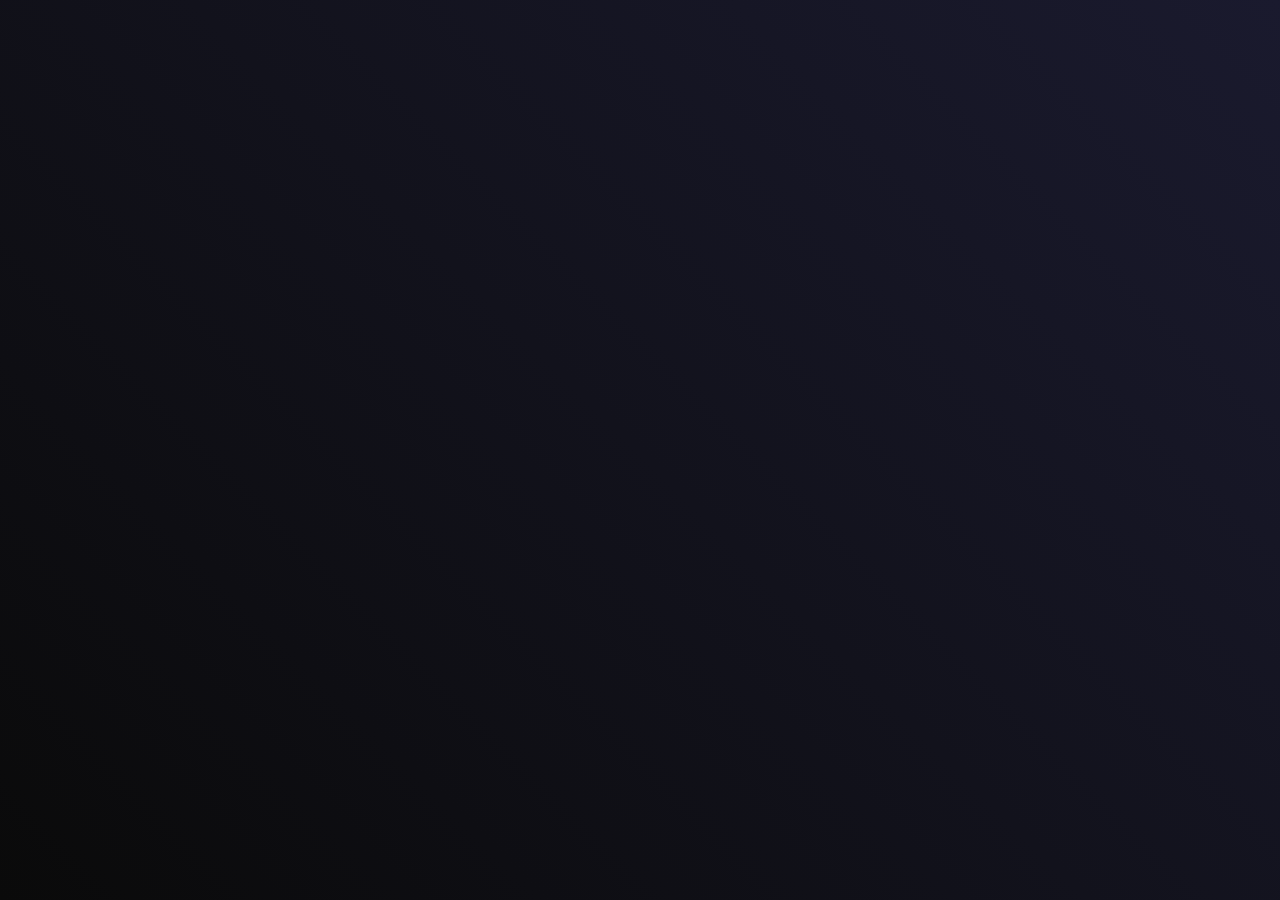
==== commit 6d6af9d9: "Update index.html" ====
--- a/index.html
+++ b/index.html
@@ -3,358 +3,90 @@
 <head>
     <meta charset="UTF-8">
     <meta name="viewport" content="width=device-width, initial-scale=1.0">
-    <title>マンガ: Смертельный Марш в Параллельный Мир</title>
+    <title>Параллельный мир | Марш смерти</title>
     <link rel="stylesheet" href="style.css">
-    <link rel="stylesheet" href="https://fonts.googleapis.com/css2?family=DotGothic16&family=Yomogi&family=M+PLUS+Rounded+1c:wght@400;700;900&family=Noto+Sans+JP:wght@400;700&display=swap">
-    <link rel="icon" type="image/x-icon" href="assets/favicon.ico">
-    <style>
-        /* Экранные эффекты */
-        .screen-flicker {
-            animation: flicker 0.3s infinite;
-        }
-        @keyframes flicker {
-            0%, 100% { opacity: 1; }
-            50% { opacity: 0.7; }
-        }
-    </style>
+    <link rel="preconnect" href="https://fonts.googleapis.com">
+    <link rel="preconnect" href="https://fonts.gstatic.com" crossorigin>
+    <link href="https://fonts.googleapis.com/css2?family=Cinzel+Decorative:wght@400;700;900&family=MedievalSharp&family=Crimson+Text:wght@400;600;700&display=swap" rel="stylesheet">
+    <link rel="stylesheet" href="https://cdnjs.cloudflare.com/ajax/libs/font-awesome/6.4.0/css/all.min.css">
 </head>
 <body>
-    <!-- Экран 1: Начало манги (Обложка) -->
-    <div id="screen-cover" class="screen active">
-        <div class="manga-cover">
-            <div class="cover-title">
-                <h1 class="title-main">死の行進</h1>
-                <h2 class="title-sub">Parallel World Rhapsody</h2>
-                <div class="title-jp">デス・マーチ・トゥ・ザ・パラレル・ワールド</div>
-            </div>
-            
-            <div class="cover-art">
-                <div class="manga-panel large">
-                    <div class="panel-number">P.01</div>
-                    <div class="panel-content">
-                        <div class="character-404">
-                            <div class="char-eye left"></div>
-                            <div class="char-eye right"></div>
-                            <div class="char-mouth"></div>
-                        </div>
-                        <div class="panel-text">ERROR 404: WORLD NOT FOUND</div>
-                    </div>
-                    <div class="sound-effect">ゴゴゴゴ</div>
-                </div>
-            </div>
-            
-            <div class="cover-footer">
-                <div class="volume-info">VOL.1 異世界編</div>
-                <div class="author-info">原作: MONSTER-404 STUDIO</div>
-                <button id="start-reading" class="manga-button">
-                    <span class="btn-text">読む始める</span>
-                    <span class="btn-sub">START READING</span>
-                </button>
-            </div>
-            
-            <div class="page-corner"></div>
+    <!-- Экран ошибки 404 -->
+    <div id="error-screen" class="screen">
+        <div class="error-container">
+            <div class="error-number">4<span class="blood">0</span>4</div>
+            <div class="error-text">Страница не найдена</div>
+            <div class="error-subtext">Соединение с параллельным миром потеряно...</div>
         </div>
     </div>
 
-    <!-- Экран 2: Глава 1 - Вторжение -->
-    <div id="screen-chapter1" class="screen">
-        <div class="manga-page">
-            <div class="page-header">
-                <div class="chapter-title">第１章: 異世界転移</div>
-                <div class="page-number">P.02</div>
+    <!-- Экран потери соединения -->
+    <div id="connection-screen" class="screen hidden">
+        <div class="connection-container">
+            <div class="connection-icon">
+                <i class="fas fa-unlink"></i>
             </div>
-            
-            <div class="manga-panels">
-                <!-- Панель 1 -->
-                <div class="manga-panel">
-                    <div class="panel-content text-panel">
-                        <div class="dialogue-bubble thought">
-                            <div class="bubble-tail"></div>
-                            <div class="bubble-text">
-                                "Где я...? Всё было нормально, я просто проверял сайт..."
-                            </div>
-                        </div>
-                        <div class="panel-caption">
-                            ● ГГ открывает глаза в странном месте. Небо трескается как стекло.
-                        </div>
-                    </div>
+            <div class="connection-text">Потеряно соединение с сервером</div>
+            <div class="connection-subtext">Попытка восстановления подключения к параллельному миру...</div>
+        </div>
+    </div>
+
+    <!-- Экран ввода имени -->
+    <div id="name-screen" class="screen hidden">
+        <div class="blood-window">
+            <div class="blood-drips">
+                <div class="drip drip-1"></div>
+                <div class="drip drip-2"></div>
+                <div class="drip drip-3"></div>
+                <div class="drip drip-4"></div>
+                <div class="drip drip-5"></div>
+            </div>
+            <div class="window-title">
+                <i class="fas fa-skull-crossbones"></i> Вход в параллельный мир
+            </div>
+            <div class="window-content">
+                <p>Чтобы восстановить соединение, представьтесь:</p>
+                <div class="input-container">
+                    <input type="text" id="username-input" placeholder="Ваше имя..." maxlength="20">
+                    <div class="input-border"></div>
                 </div>
-                
-                <!-- Панель 2 -->
-                <div class="manga-panel">
-                    <div class="panel-content image-panel">
-                        <div class="placeholder-image monster-silhouette">
-                            <div class="placeholder-label">[Сущность-404]</div>
-                            <div class="monster-details">
-                                <div class="detail">HP: ???</div>
-                                <div class="detail">MP: ∞</div>
-                                <div class="detail">Тип: Босс</div>
-                            </div>
-                        </div>
-                        <div class="sound-effect large">ガガガーン！</div>
-                    </div>
-                </div>
-                
-                <!-- Панель 3 -->
-                <div class="manga-panel">
-                    <div class="panel-content text-panel">
-                        <div class="dialogue-bubble shout right">
-                            <div class="bubble-tail"></div>
-                            <div class="bubble-text">
-                                Кто ты?! Что это за место?!
-                            </div>
-                        </div>
-                        <div class="character-tag">
-                            <span class="char-name">● ГГ</span>
-                            <span class="char-status">Испуган</span>
-                        </div>
-                    </div>
-                </div>
-            </div>
-            
-            <div class="page-footer">
-                <button class="next-page" data-next="chapter2">次へ ▶</button>
-                <div class="page-progress">2/12</div>
+                <p class="warning"><i class="fas fa-exclamation-triangle"></i> Предупреждение: введённые данные могут быть использованы против вас</p>
+                <button id="name-submit" class="blood-button">Подключиться <i class="fas fa-plug"></i></button>
             </div>
         </div>
     </div>
 
-    <!-- Экран 3: Глава 2 - Встреча -->
-    <div id="screen-chapter2" class="screen">
-        <div class="manga-page">
-            <div class="page-header">
-                <div class="chapter-title">第２章: 運命の出会い</div>
-                <div class="page-number">P.03</div>
-            </div>
-            
-            <div class="manga-panels">
-                <!-- Панель 1 -->
-                <div class="manga-panel tall">
-                    <div class="panel-content text-panel">
-                        <div class="character-intro">
-                            <div class="char-sprite ainz"></div>
-                            <div class="char-info">
-                                <h3>● АИНЗ ООАЛ ГОУН</h3>
-                                <p>Повелитель Назарика<br>Уровень: 100<br>Раса: Нежить</p>
-                            </div>
-                        </div>
-                        <div class="dialogue-bubble calm">
-                            <div class="bubble-tail"></div>
-                            <div class="bubble-text">
-                                Так ты и есть тот, кто проник сквозь барьер миров? Интересно...
-                            </div>
-                        </div>
+    <!-- Основной экран с историей -->
+    <div id="story-screen" class="screen hidden">
+        <div class="story-container">
+            <header class="story-header">
+                <h1><i class="fas fa-ribbon"></i> Марш смерти под рапсодию параллельного мира</h1>
+                <div class="user-info">Игрок: <span id="user-display">Гость</span></div>
+            </header>
+
+            <main class="story-content">
+                <!-- Текст будет добавляться динамически -->
+                <div id="story-text-container"></div>
+            </main>
+
+            <footer class="story-footer">
+                <div class="progress-bar">
+                    <div class="progress-fill" id="progress-fill"></div>
+                </div>
+                <div class="navigation">
+                    <button id="prev-btn" class="nav-button" disabled>
+                        <i class="fas fa-arrow-left"></i> Назад
+                    </button>
+                    <div class="page-counter">
+                        Страница: <span id="current-page">1</span> из <span id="total-pages">6</span>
                     </div>
+                    <button id="next-btn" class="nav-button">
+                        Далее <i class="fas fa-arrow-right"></i>
+                    </button>
                 </div>
-                
-                <!-- Панель 2 -->
-                <div class="manga-panel">
-                    <div class="panel-content choice-panel">
-                        <div class="choice-title">Выбор героя:</div>
-                        <div class="choices">
-                            <button class="choice-btn" data-choice="attack">
-                                <span class="choice-num">1.</span>
-                                <span class="choice-text">Атаковать! Я должен защищаться!</span>
-                            </button>
-                            <button class="choice-btn" data-choice="question">
-                                <span class="choice-num">2.</span>
-                                <span class="choice-text">Спросить объяснений</span>
-                            </button>
-                            <button class="choice-btn" data-choice="escape">
-                                <span class="choice-num">3.</span>
-                                <span class="choice-text">Попытаться сбежать</span>
-                            </button>
-                        </div>
-                        <div class="choice-hint">Выбор определит развитие сюжета</div>
-                    </div>
-                </div>
-            </div>
-            
-            <div class="page-footer">
-                <button class="prev-page" data-prev="chapter1">◀ 前へ</button>
-                <button class="next-page" data-next="chapter3">次へ ▶</button>
-                <div class="page-progress">3/12</div>
-            </div>
+            </footer>
         </div>
     </div>
-
-    <!-- Экран 4: Глава 3 - Битва -->
-    <div id="screen-chapter3" class="screen">
-        <div class="manga-page battle">
-            <div class="page-header">
-                <div class="chapter-title">第３章: 決戦</div>
-                <div class="page-number">P.04</div>
-            </div>
-            
-            <div class="battle-scene">
-                <div class="battle-stats">
-                    <div class="stat player">
-                        <div class="stat-label">ГГ</div>
-                        <div class="hp-bar">
-                            <div class="hp-fill" style="width: 85%"></div>
-                            <div class="hp-text">HP: 85/100</div>
-                        </div>
-                        <div class="mp-bar">
-                            <div class="mp-fill" style="width: 60%"></div>
-                            <div class="mp-text">MP: 30/50</div>
-                        </div>
-                    </div>
-                    
-                    <div class="vs-sign">VS</div>
-                    
-                    <div class="stat enemy">
-                        <div class="stat-label">Сущность-404</div>
-                        <div class="hp-bar">
-                            <div class="hp-fill" style="width: 70%"></div>
-                            <div class="hp-text">HP: ???/???</div>
-                        </div>
-                        <div class="skill">Умение: [Поглощение Реальности]</div>
-                    </div>
-                </div>
-                
-                <div class="battle-log">
-                    <div class="log-entry enemy">
-                        <span class="log-char">[404]:</span>
-                        <span class="log-text">空間を歪める！ (Искажаю пространство!)</span>
-                    </div>
-                    <div class="log-entry player">
-                        <span class="log-char">[ГГ]:</span>
-                        <span class="log-text">Щит воспоминаний! Защити меня!</span>
-                    </div>
-                    <div class="log-entry system">
-                        <span class="log-char">[SYSTEM]:</span>
-                        <span class="log-text">СИЛА ВОСПОМИНАНИЙ активирована! Защита +50%</span>
-                    </div>
-                </div>
-                
-                <div class="battle-actions">
-                    <div class="action-title">Выберите действие:</div>
-                    <div class="actions">
-                        <button class="action-btn" data-action="attack">⚔️ Атаковать</button>
-                        <button class="action-btn" data-action="defend">🛡️ Защищаться</button>
-                        <button class="action-btn" data-action="skill">✨ Исп. навык</button>
-                        <button class="action-btn" data-action="item">💊 Предмет</button>
-                    </div>
-                </div>
-            </div>
-            
-            <div class="page-footer">
-                <button class="prev-page" data-prev="chapter2">◀ 前へ</button>
-                <button class="next-page" data-next="ending">次へ ▶</button>
-                <div class="page-progress">4/12</div>
-            </div>
-        </div>
-    </div>
-
-    <!-- Экран 5: Концовка -->
-    <div id="screen-ending" class="screen">
-        <div class="manga-page ending">
-            <div class="page-header">
-                <div class="chapter-title">最終章: 新たな世界</div>
-                <div class="page-number">P.12</div>
-            </div>
-            
-            <div class="ending-content">
-                <div class="ending-title" id="ending-title">Путешественник Миров</div>
-                
-                <div class="ending-panel">
-                    <div class="ending-text" id="ending-text">
-                        Ваше путешествие подошло к концу. Вы преодолели Смертельный Марш и нашли своё место в параллельном мире. 
-                        Как <span class="highlight" id="player-role">Хранитель Врат</span>, вы теперь связующее звено между мирами.
-                    </div>
-                    
-                    <div class="ending-stats">
-                        <div class="stat-block">
-                            <h4>Статистика:</h4>
-                            <div class="stats">
-                                <div class="stat-item">
-                                    <span class="stat-name">Пройдено глав:</span>
-                                    <span class="stat-value">4</span>
-                                </div>
-                                <div class="stat-item">
-                                    <span class="stat-name">Выборов сделано:</span>
-                                    <span class="stat-value" id="choices-count">0</span>
-                                </div>
-                                <div class="stat-item">
-                                    <span class="stat-name">Союзников:</span>
-                                    <span class="stat-value" id="allies-count">3</span>
-                                </div>
-                                <div class="stat-item">
-                                    <span class="stat-name">Финальный ранг:</span>
-                                    <span class="stat-value rank-S">S</span>
-                                </div>
-                            </div>
-                        </div>
-                    </div>
-                    
-                    <div class="character-gallery">
-                        <h4>Встреченные персонажи:</h4>
-                        <div class="gallery">
-                            <div class="char-card">
-                                <div class="char-img ainz-small"></div>
-                                <div class="char-desc">Аинз<br>Повелитель</div>
-                            </div>
-                            <div class="char-card">
-                                <div class="char-img albedo-small"></div>
-                                <div class="char-desc">Альбедо<br>Стратег</div>
-                            </div>
-                            <div class="char-card">
-                                <div class="char-img shaltear-small"></div>
-                                <div class="char-desc">Шалтир<br>Вампир</div>
-                            </div>
-                        </div>
-                    </div>
-                </div>
-                
-                <div class="credits">
-                    <div class="credit-title">制作スタッフ</div>
-                    <div class="credit-list">
-                        <div class="credit-item">原作・脚本: MONSTER-404</div>
-                        <div class="credit-item">キャラクターデザイン: 異世界チーム</div>
-                        <div class="credit-item">ウェブ実装: ワンオマガ協力</div>
-                        <div class="credit-item">特別感謝: あなた (読者)</div>
-                    </div>
-                </div>
-            </div>
-            
-            <div class="page-footer">
-                <button id="restart-btn" class="manga-button large">
-                    <span class="btn-text">もう一度読む</span>
-                    <span class="btn-sub">READ AGAIN</span>
-                </button>
-                <div class="series-notice">
-                    続編: 「死の行進 II - 竜の王国」準備中...
-                </div>
-            </div>
-        </div>
-    </div>
-
-    <!-- Имя игрока -->
-    <div id="name-modal" class="modal">
-        <div class="modal-content manga-style">
-            <div class="modal-header">
-                <h3>主人公の名前を入力</h3>
-                <div class="modal-sub">Введите имя главного героя</div>
-            </div>
-            <div class="modal-body">
-                <input type="text" id="player-name" placeholder="例: カズマ / カズма" maxlength="15">
-                <div class="name-examples">
-                    Примеры: Казма, Сатоши, Юки, Тацуми
-                </div>
-            </div>
-            <div class="modal-footer">
-                <button id="confirm-name" class="manga-button">
-                    <span>決定</span>
-                    <small>CONFIRM</small>
-                </button>
-            </div>
-        </div>
-    </div>
-
-    <!-- Звуковые эффекты -->
-    <audio id="sfx-page" preload="auto"></audio>
-    <audio id="sfx-choice" preload="auto"></audio>
-    <audio id="sfx-battle" preload="auto"></audio>
 
     <script src="script.js"></script>
 </body>
--- a/style.css
+++ b/style.css
@@ -1,4 +1,4 @@
-/* Стили для Марша Смерти в Параллельный Мир */
+/* Стиль манги/аниме */
 * {
     margin: 0;
     padding: 0;
@@ -6,1028 +6,1043 @@
 }
 
 :root {
-    --blood-red: #ff2a2a;
-    --void-purple: #8a2be2;
-    --matrix-green: #00ff41;
-    --cyber-blue: #0af;
-    --dark-bg: #0a0a0f;
-    --terminal-bg: #001100;
-    --glitch-color1: #ff00ff;
-    --glitch-color2: #00ffff;
+    --manga-white: #f8f8f8;
+    --manga-black: #1a1a1a;
+    --manga-red: #e84141;
+    --manga-blue: #2a7fff;
+    --manga-yellow: #ffcc00;
+    --manga-purple: #8a2be2;
+    --page-color: #fffaf0;
+    --panel-border: #333;
+    --shonen-red: #dc143c;
 }
 
 body {
-    font-family: 'DotGothic16', 'M PLUS Rounded 1c', sans-serif;
-    background: var(--dark-bg);
-    color: white;
+    font-family: 'M PLUS Rounded 1c', 'Noto Sans JP', sans-serif;
+    background: linear-gradient(45deg, #0a0a0a, #1a1a2e);
+    color: var(--manga-black);
     width: 100vw;
     height: 100vh;
     overflow: hidden;
-    image-rendering: pixelated;
-}
-
-.screen {
+    position: relative;
+}
+
+/* Обложка манги */
+.manga-cover {
+    width: 90%;
+    max-width: 800px;
+    height: 90vh;
+    background: var(--page-color);
+    margin: 5vh auto;
+    position: relative;
+    border: 15px solid var(--manga-black);
+    border-image: repeating-linear-gradient(
+        45deg,
+        var(--manga-red),
+        var(--manga-red) 10px,
+        var(--manga-black) 10px,
+        var(--manga-black) 20px
+    ) 30;
+    box-shadow: 
+        0 0 50px rgba(220, 20, 60, 0.3),
+        0 0 100px rgba(0, 0, 0, 0.5);
+    padding: 40px;
+}
+
+.cover-title {
+    text-align: center;
+    margin-bottom: 40px;
+    position: relative;
+}
+
+.title-main {
+    font-family: 'Yomogi', cursive;
+    font-size: 5rem;
+    color: var(--shonen-red);
+    text-shadow: 
+        3px 3px 0 var(--manga-black),
+        6px 6px 0 rgba(0, 0, 0, 0.2);
+    margin-bottom: 10px;
+    letter-spacing: 5px;
+}
+
+.title-sub {
+    font-family: 'DotGothic16', monospace;
+    font-size: 2rem;
+    color: var(--manga-blue);
+    margin-bottom: 15px;
+    letter-spacing: 3px;
+}
+
+.title-jp {
+    font-family: 'Noto Sans JP', sans-serif;
+    font-size: 1.2rem;
+    color: var(--manga-black);
+    opacity: 0.8;
+}
+
+.cover-art {
+    height: 50vh;
+    display: flex;
+    justify-content: center;
+    align-items: center;
+    margin: 30px 0;
+    position: relative;
+}
+
+.manga-panel.large {
+    width: 300px;
+    height: 400px;
+    background: linear-gradient(135deg, #2d545e, #12343b);
+    border: 5px solid var(--manga-black);
+    position: relative;
+    box-shadow: 
+        inset 0 0 30px rgba(0, 0, 0, 0.5),
+        0 10px 30px rgba(0, 0, 0, 0.3);
+}
+
+.panel-number {
+    position: absolute;
+    top: 10px;
+    left: 10px;
+    font-family: 'DotGothic16', monospace;
+    font-size: 0.9rem;
+    color: var(--manga-white);
+    opacity: 0.7;
+}
+
+.character-404 {
+    width: 200px;
+    height: 200px;
+    background: radial-gradient(circle at center, #4a004a, #1a001a);
+    border-radius: 50%;
+    position: absolute;
+    top: 50%;
+    left: 50%;
+    transform: translate(-50%, -50%);
+    border: 8px solid var(--manga-purple);
+    box-shadow: 
+        0 0 30px var(--manga-purple),
+        inset 0 0 30px rgba(255, 255, 255, 0.1);
+}
+
+.char-eye {
+    width: 40px;
+    height: 60px;
+    background: linear-gradient(45deg, #ff0000, #8b0000);
+    border-radius: 50%;
+    position: absolute;
+    top: 60px;
+    border: 3px solid #000;
+}
+
+.char-eye.left {
+    left: 40px;
+    animation: eye-glow 2s infinite alternate;
+}
+
+.char-eye.right {
+    right: 40px;
+    animation: eye-glow 2s infinite alternate-reverse;
+}
+
+.char-mouth {
+    width: 100px;
+    height: 30px;
+    background: linear-gradient(45deg, #8b0000, #4a0000);
+    border-radius: 0 0 50px 50px;
+    position: absolute;
+    bottom: 50px;
+    left: 50px;
+    border: 3px solid #000;
+    border-top: none;
+}
+
+.panel-text {
+    position: absolute;
+    bottom: 30px;
+    left: 0;
+    width: 100%;
+    text-align: center;
+    font-family: 'DotGothic16', monospace;
+    font-size: 1.2rem;
+    color: var(--manga-white);
+    text-shadow: 0 0 10px var(--manga-red);
+}
+
+.sound-effect {
+    position: absolute;
+    bottom: -30px;
+    right: -20px;
+    font-family: 'Yomogi', cursive;
+    font-size: 1.8rem;
+    color: var(--manga-red);
+    transform: rotate(15deg);
+    text-shadow: 
+        2px 2px 0 var(--manga-black),
+        4px 4px 0 rgba(0, 0, 0, 0.3);
+}
+
+/* Страницы манги */
+.manga-page {
+    width: 90%;
+    max-width: 900px;
+    min-height: 90vh;
+    background: var(--page-color);
+    margin: 5vh auto;
+    padding: 30px;
+    border: 2px solid var(--manga-black);
+    box-shadow: 
+        0 0 30px rgba(0, 0, 0, 0.3),
+        0 0 60px rgba(0, 0, 0, 0.1);
+    position: relative;
+    overflow-y: auto;
+}
+
+.page-header {
+    display: flex;
+    justify-content: space-between;
+    align-items: center;
+    margin-bottom: 30px;
+    padding-bottom: 15px;
+    border-bottom: 3px double var(--manga-black);
+}
+
+.chapter-title {
+    font-family: 'Noto Sans JP', sans-serif;
+    font-size: 1.5rem;
+    color: var(--shonen-red);
+    font-weight: bold;
+}
+
+.page-number {
+    font-family: 'DotGothic16', monospace;
+    font-size: 1rem;
+    color: var(--manga-black);
+    opacity: 0.7;
+}
+
+/* Панели манги */
+.manga-panels {
+    display: grid;
+    grid-template-columns: repeat(auto-fit, minmax(250px, 1fr));
+    gap: 20px;
+    margin-bottom: 40px;
+}
+
+.manga-panel {
+    background: white;
+    border: 3px solid var(--panel-border);
+    padding: 15px;
+    position: relative;
+    min-height: 200px;
+    box-shadow: 
+        inset 0 0 10px rgba(0, 0, 0, 0.1),
+        2px 2px 5px rgba(0, 0, 0, 0.2);
+}
+
+.manga-panel.tall {
+    grid-row: span 2;
+    min-height: 400px;
+}
+
+.panel-content {
+    height: 100%;
+}
+
+/* Текстовые панели */
+.text-panel {
+    display: flex;
+    flex-direction: column;
+    justify-content: space-between;
+}
+
+.dialogue-bubble {
+    background: white;
+    border: 2px solid var(--manga-blue);
+    border-radius: 20px;
+    padding: 15px;
+    margin-bottom: 15px;
+    position: relative;
+    max-width: 80%;
+}
+
+.dialogue-bubble.thought {
+    border: 2px dashed var(--manga-purple);
+    background: #f0f0ff;
+}
+
+.dialogue-bubble.shout {
+    border: 3px solid var(--manga-red);
+    background: #fff0f0;
+    font-weight: bold;
+}
+
+.dialogue-bubble.right {
+    margin-left: auto;
+}
+
+.bubble-tail {
+    position: absolute;
+    width: 20px;
+    height: 20px;
+    background: inherit;
+    border: inherit;
+    border-top: none;
+    border-left: none;
+}
+
+.dialogue-bubble:not(.right) .bubble-tail {
+    left: -10px;
+    top: 50%;
+    transform: translateY(-50%) rotate(45deg);
+}
+
+.dialogue-bubble.right .bubble-tail {
+    right: -10px;
+    top: 50%;
+    transform: translateY(-50%) rotate(-135deg);
+}
+
+.bubble-text {
+    font-family: 'M PLUS Rounded 1c', sans-serif;
+    line-height: 1.5;
+}
+
+.panel-caption {
+    font-family: 'DotGothic16', monospace;
+    font-size: 0.9rem;
+    color: #666;
+    margin-top: 10px;
+    font-style: italic;
+}
+
+.character-tag {
+    position: absolute;
+    bottom: 10px;
+    right: 10px;
+    background: rgba(0, 0, 0, 0.8);
+    color: white;
+    padding: 5px 10px;
+    border-radius: 3px;
+    font-size: 0.8rem;
+}
+
+.char-name {
+    color: var(--manga-yellow);
+    font-weight: bold;
+}
+
+.char-status {
+    color: #ccc;
+    margin-left: 5px;
+}
+
+/* Изобразительные панели */
+.image-panel {
+    display: flex;
+    flex-direction: column;
+    align-items: center;
+    justify-content: center;
+}
+
+.placeholder-image {
+    width: 80%;
+    height: 150px;
+    background: linear-gradient(45deg, #2d545e, #12343b);
+    border: 2px dashed var(--manga-black);
+    display: flex;
+    flex-direction: column;
+    align-items: center;
+    justify-content: center;
+    margin-bottom: 15px;
+}
+
+.monster-silhouette {
+    background: linear-gradient(135deg, #1a001a, #4a004a);
+    position: relative;
+}
+
+.placeholder-label {
+    color: var(--manga-white);
+    font-family: 'DotGothic16', monospace;
+    font-size: 1.2rem;
+    text-shadow: 0 0 5px var(--manga-purple);
+    margin-bottom: 10px;
+}
+
+.monster-details {
+    display: flex;
+    gap: 10px;
+    margin-top: 10px;
+}
+
+.detail {
+    background: rgba(0, 0, 0, 0.7);
+    color: var(--manga-white);
+    padding: 3px 8px;
+    border-radius: 3px;
+    font-size: 0.8rem;
+    font-family: 'DotGothic16', monospace;
+}
+
+.sound-effect.large {
+    font-family: 'Yomogi', cursive;
+    font-size: 2rem;
+    color: var(--manga-red);
+    transform: rotate(-5deg);
+    text-shadow: 
+        2px 2px 0 var(--manga-black),
+        4px 4px 0 rgba(0, 0, 0, 0.3);
+}
+
+/* Панель выбора */
+.choice-panel {
+    background: linear-gradient(135deg, #e6f7ff, #f0f8ff);
+    border: 3px solid var(--manga-blue);
+}
+
+.choice-title {
+    font-family: 'Noto Sans JP', sans-serif;
+    font-size: 1.3rem;
+    color: var(--manga-blue);
+    margin-bottom: 20px;
+    text-align: center;
+    font-weight: bold;
+}
+
+.choices {
+    display: flex;
+    flex-direction: column;
+    gap: 10px;
+}
+
+.choice-btn {
+    background: white;
+    border: 2px solid var(--manga-black);
+    padding: 12px 15px;
+    text-align: left;
+    cursor: pointer;
+    transition: all 0.3s;
+    display: flex;
+    align-items: center;
+    gap: 10px;
+}
+
+.choice-btn:hover {
+    background: var(--manga-blue);
+    color: white;
+    transform: translateX(10px);
+    border-color: var(--manga-blue);
+}
+
+.choice-btn:active {
+    transform: translateX(10px) scale(0.98);
+}
+
+.choice-num {
+    font-family: 'DotGothic16', monospace;
+    font-weight: bold;
+    color: var(--manga-red);
+    min-width: 30px;
+}
+
+.choice-text {
+    flex: 1;
+    font-family: 'M PLUS Rounded 1c', sans-serif;
+}
+
+.choice-hint {
+    margin-top: 15px;
+    font-size: 0.8rem;
+    color: #666;
+    text-align: center;
+    font-style: italic;
+}
+
+/* Сцена битвы */
+.battle-scene {
+    background: linear-gradient(180deg, #0a0a1a, #1a1a2e);
+    border: 3px solid var(--manga-red);
+    padding: 30px;
+    border-radius: 10px;
+    color: white;
+}
+
+.battle-stats {
+    display: flex;
+    justify-content: space-between;
+    align-items: center;
+    margin-bottom: 30px;
+}
+
+.stat {
+    flex: 1;
+    padding: 15px;
+    background: rgba(0, 0, 0, 0.5);
+    border-radius: 5px;
+}
+
+.stat.player {
+    border: 2px solid var(--manga-blue);
+}
+
+.stat.enemy {
+    border: 2px solid var(--manga-red);
+}
+
+.stat-label {
+    font-family: 'DotGothic16', monospace;
+    font-size: 1.2rem;
+    margin-bottom: 10px;
+    color: var(--manga-yellow);
+}
+
+.hp-bar, .mp-bar {
+    height: 20px;
+    background: rgba(255, 255, 255, 0.1);
+    border-radius: 10px;
+    margin: 5px 0;
+    overflow: hidden;
+    position: relative;
+}
+
+.hp-fill, .mp-fill {
+    height: 100%;
+    transition: width 1s ease;
+}
+
+.hp-fill {
+    background: linear-gradient(90deg, #ff0000, #ff5500);
+}
+
+.mp-fill {
+    background: linear-gradient(90deg, var(--manga-blue), #2a7fff);
+}
+
+.hp-text, .mp-text {
+    position: absolute;
+    right: 10px;
+    top: 0;
+    line-height: 20px;
+    font-size: 0.8rem;
+    font-family: 'DotGothic16', monospace;
+}
+
+.skill {
+    margin-top: 10px;
+    font-size: 0.9rem;
+    color: var(--manga-purple);
+    font-family: 'M PLUS Rounded 1c', sans-serif;
+}
+
+.vs-sign {
+    font-family: 'Yomogi', cursive;
+    font-size: 2rem;
+    color: var(--manga-red);
+    margin: 0 30px;
+    text-shadow: 0 0 10px currentColor;
+}
+
+.battle-log {
+    background: rgba(0, 0, 0, 0.7);
+    border: 1px solid var(--manga-purple);
+    padding: 15px;
+    margin: 20px 0;
+    border-radius: 5px;
+    max-height: 150px;
+    overflow-y: auto;
+}
+
+.log-entry {
+    margin: 8px 0;
+    padding: 5px;
+    border-radius: 3px;
+}
+
+.log-entry.enemy {
+    background: rgba(220, 20, 60, 0.2);
+}
+
+.log-entry.player {
+    background: rgba(42, 127, 255, 0.2);
+}
+
+.log-entry.system {
+    background: rgba(138, 43, 226, 0.2);
+}
+
+.log-char {
+    font-family: 'DotGothic16', monospace;
+    font-weight: bold;
+}
+
+.log-entry.enemy .log-char {
+    color: var(--manga-red);
+}
+
+.log-entry.player .log-char {
+    color: var(--manga-blue);
+}
+
+.log-entry.system .log-char {
+    color: var(--manga-purple);
+}
+
+.log-text {
+    font-family: 'M PLUS Rounded 1c', sans-serif;
+    margin-left: 10px;
+}
+
+.battle-actions {
+    margin-top: 30px;
+}
+
+.action-title {
+    font-family: 'Noto Sans JP', sans-serif;
+    font-size: 1.2rem;
+    color: var(--manga-yellow);
+    margin-bottom: 15px;
+    text-align: center;
+}
+
+.actions {
+    display: grid;
+    grid-template-columns: repeat(2, 1fr);
+    gap: 10px;
+}
+
+.action-btn {
+    background: rgba(42, 127, 255, 0.3);
+    border: 2px solid var(--manga-blue);
+    color: white;
+    padding: 12px;
+    cursor: pointer;
+    font-family: 'M PLUS Rounded 1c', sans-serif;
+    font-size: 1rem;
+    transition: all 0.3s;
+}
+
+.action-btn:hover {
+    background: rgba(42, 127, 255, 0.7);
+    transform: scale(1.05);
+}
+
+/* Концовка */
+.ending-content {
+    padding: 20px;
+}
+
+.ending-title {
+    font-family: 'Yomogi', cursive;
+    font-size: 2.5rem;
+    color: var(--shonen-red);
+    text-align: center;
+    margin-bottom: 30px;
+    text-shadow: 2px 2px 0 var(--manga-black);
+}
+
+.ending-panel {
+    background: white;
+    border: 3px solid var(--manga-black);
+    padding: 25px;
+    margin-bottom: 30px;
+    box-shadow: inset 0 0 20px rgba(0, 0, 0, 0.1);
+}
+
+.ending-text {
+    font-family: 'M PLUS Rounded 1c', sans-serif;
+    font-size: 1.2rem;
+    line-height: 1.8;
+    margin-bottom: 30px;
+    text-align: center;
+}
+
+.highlight {
+    color: var(--manga-red);
+    font-weight: bold;
+    text-shadow: 1px 1px 0 var(--manga-black);
+}
+
+.ending-stats {
+    margin: 30px 0;
+}
+
+.stat-block h4 {
+    font-family: 'Noto Sans JP', sans-serif;
+    color: var(--manga-blue);
+    margin-bottom: 15px;
+    border-bottom: 2px solid var(--manga-blue);
+    padding-bottom: 5px;
+}
+
+.stats {
+    display: grid;
+    grid-template-columns: repeat(2, 1fr);
+    gap: 15px;
+}
+
+.stat-item {
+    display: flex;
+    justify-content: space-between;
+    padding: 10px;
+    background: #f5f5f5;
+    border-radius: 5px;
+}
+
+.stat-name {
+    font-family: 'M PLUS Rounded 1c', sans-serif;
+    color: #666;
+}
+
+.stat-value {
+    font-family: 'DotGothic16', monospace;
+    font-weight: bold;
+    color: var(--manga-black);
+}
+
+.rank-S {
+    color: var(--manga-red);
+    font-size: 1.3rem;
+}
+
+.character-gallery {
+    margin-top: 30px;
+}
+
+.character-gallery h4 {
+    font-family: 'Noto Sans JP', sans-serif;
+    color: var(--manga-purple);
+    margin-bottom: 15px;
+}
+
+.gallery {
+    display: flex;
+    justify-content: center;
+    gap: 20px;
+    flex-wrap: wrap;
+}
+
+.char-card {
+    background: white;
+    border: 2px solid var(--manga-purple);
+    border-radius: 10px;
+    padding: 15px;
+    text-align: center;
+    width: 120px;
+    transition: all 0.3s;
+}
+
+.char-card:hover {
+    transform: translateY(-5px);
+    box-shadow: 0 10px 20px rgba(138, 43, 226, 0.3);
+}
+
+.char-img {
+    width: 80px;
+    height: 80px;
+    background: linear-gradient(45deg, #2d545e, #12343b);
+    border-radius: 50%;
+    margin: 0 auto 10px;
+    border: 3px solid var(--manga-purple);
+}
+
+.ainz-small {
+    background: linear-gradient(45deg, #1a1a2e, #0f3460);
+}
+
+.albedo-small {
+    background: linear-gradient(45deg, #2d545e, #12343b);
+}
+
+.shaltear-small {
+    background: linear-gradient(45deg, #4a004a, #1a001a);
+}
+
+.char-desc {
+    font-family: 'M PLUS Rounded 1c', sans-serif;
+    font-size: 0.9rem;
+    color: var(--manga-black);
+}
+
+.credits {
+    margin-top: 40px;
+    padding-top: 20px;
+    border-top: 2px dashed var(--manga-black);
+    text-align: center;
+}
+
+.credit-title {
+    font-family: 'Noto Sans JP', sans-serif;
+    font-size: 1.5rem;
+    color: var(--manga-blue);
+    margin-bottom: 20px;
+}
+
+.credit-list {
+    font-family: 'M PLUS Rounded 1c', sans-serif;
+    line-height: 1.8;
+    color: #666;
+}
+
+/* Кнопки манги */
+.manga-button {
+    background: linear-gradient(45deg, var(--shonen-red), #8b0000);
+    border: 3px solid var(--manga-black);
+    color: white;
+    padding: 15px 30px;
+    font-family: 'Noto Sans JP', sans-serif;
+    font-size: 1.2rem;
+    cursor: pointer;
+    position: relative;
+    overflow: hidden;
+    transition: all 0.3s;
+    text-align: center;
+    display: inline-block;
+}
+
+.manga-button:hover {
+    transform: scale(1.05);
+    box-shadow: 
+        0 0 20px var(--shonen-red),
+        0 0 40px rgba(220, 20, 60, 0.3);
+}
+
+.manga-button:active {
+    transform: scale(1.02);
+}
+
+.manga-button.large {
+    padding: 20px 50px;
+    font-size: 1.5rem;
+}
+
+.btn-text {
+    display: block;
+    font-weight: bold;
+    letter-spacing: 1px;
+}
+
+.btn-sub {
+    display: block;
+    font-size: 0.8rem;
+    opacity: 0.9;
+    margin-top: 5px;
+}
+
+/* Нижняя часть страницы */
+.page-footer {
+    display: flex;
+    justify-content: space-between;
+    align-items: center;
+    margin-top: 30px;
+    padding-top: 15px;
+    border-top: 1px solid #ccc;
+}
+
+.next-page, .prev-page {
+    background: var(--manga-blue);
+    color: white;
+    border: 2px solid var(--manga-black);
+    padding: 10px 20px;
+    font-family: 'Noto Sans JP', sans-serif;
+    cursor: pointer;
+    transition: all 0.3s;
+}
+
+.prev-page {
+    background: #666;
+}
+
+.next-page:hover, .prev-page:hover {
+    background: var(--manga-red);
+    transform: translateY(-2px);
+}
+
+.page-progress {
+    font-family: 'DotGothic16', monospace;
+    color: #666;
+}
+
+.series-notice {
+    font-family: 'Noto Sans JP', sans-serif;
+    color: var(--manga-purple);
+    font-size: 0.9rem;
+    text-align: center;
+    margin-top: 10px;
+}
+
+/* Модальное окно */
+.modal {
+    display: none;
     position: fixed;
     top: 0;
     left: 0;
     width: 100%;
     height: 100%;
-    display: none;
-    opacity: 0;
-    transition: opacity 1s ease;
-}
-
-.screen.active {
-    display: block;
-    opacity: 1;
-}
-
-/* === ЭКРАН 404 === */
-#screen-404 {
-    background: radial-gradient(circle at center, #000 0%, #0f0010 100%);
-    display: flex;
+    background: rgba(0, 0, 0, 0.8);
+    z-index: 1000;
     justify-content: center;
     align-items: center;
 }
 
-.glitch-container {
-    text-align: center;
-    position: relative;
-}
-
-.glitch-text {
-    font-family: 'New Tegomin', serif;
-    font-size: 2.5rem;
-    color: var(--glitch-color1);
-    position: relative;
-    animation: glitch 3s infinite;
-}
-
-.glitch-text::before,
-.glitch-text::after {
-    content: attr(data-text);
-    position: absolute;
+.modal-content {
+    background: var(--page-color);
+    padding: 30px;
+    border: 5px solid var(--shonen-red);
+    border-image: repeating-linear-gradient(
+        45deg,
+        var(--shonen-red),
+        var(--shonen-red) 5px,
+        var(--manga-black) 5px,
+        var(--manga-black) 10px
+    ) 30;
+    width: 90%;
+    max-width: 400px;
+}
+
+.modal-header {
+    text-align: center;
+    margin-bottom: 20px;
+}
+
+.modal-header h3 {
+    font-family: 'Noto Sans JP', sans-serif;
+    color: var(--shonen-red);
+    margin-bottom: 5px;
+}
+
+.modal-sub {
+    font-family: 'M PLUS Rounded 1c', sans-serif;
+    color: #666;
+    font-size: 0.9rem;
+}
+
+.modal-body {
+    margin: 20px 0;
+}
+
+#player-name {
+    width: 100%;
+    padding: 15px;
+    font-family: 'M PLUS Rounded 1c', sans-serif;
+    font-size: 1.2rem;
+    border: 3px solid var(--manga-black);
+    text-align: center;
+    outline: none;
+    transition: all 0.3s;
+}
+
+#player-name:focus {
+    border-color: var(--shonen-red);
+    box-shadow: 0 0 10px rgba(220, 20, 60, 0.3);
+}
+
+.name-examples {
+    margin-top: 10px;
+    font-size: 0.9rem;
+    color: #666;
+    text-align: center;
+    font-style: italic;
+}
+
+.modal-footer {
+    text-align: center;
+}
+
+/* Анимации */
+@keyframes eye-glow {
+    0% { box-shadow: 0 0 10px #ff0000; }
+    100% { box-shadow: 0 0 30px #ff0000, 0 0 50px #ff0000; }
+}
+
+@keyframes flicker {
+    0%, 100% { opacity: 1; }
+    50% { opacity: 0.7; }
+}
+
+/* Утилиты */
+.screen {
+    display: none;
+    position: fixed;
     top: 0;
     left: 0;
     width: 100%;
     height: 100%;
-}
-
-.glitch-text::before {
-    left: 2px;
-    text-shadow: -2px 0 var(--glitch-color2);
-    animation: glitch-1 2s infinite linear alternate-reverse;
-}
-
-.glitch-text::after {
-    left: -2px;
-    text-shadow: 2px 0 var(--blood-red);
-    animation: glitch-2 3s infinite linear alternate-reverse;
-}
-
-.error-code {
-    margin: 40px 0;
-    display: flex;
-    justify-content: center;
-    gap: 30px;
-}
-
-.glitching {
-    font-family: 'Yomogi', cursive;
-    font-size: 12rem;
-    color: var(--blood-red);
-    text-shadow: 
-        0 0 10px currentColor,
-        0 0 20px currentColor,
-        0 0 40px currentColor;
-    animation: digit-glitch 1s infinite;
-}
-
-.glitching:nth-child(1) { animation-delay: 0.1s; }
-.glitching:nth-child(2) { animation-delay: 0.3s; }
-.glitching:nth-child(3) { animation-delay: 0.5s; }
-
-.error-message {
-    margin-top: 30px;
-    font-size: 1.2rem;
-    line-height: 1.8;
-}
-
-.jp-text {
-    color: var(--matrix-green);
-    font-family: 'M PLUS Rounded 1c', sans-serif;
-}
-
-.ru-text {
-    color: #aaa;
-    font-family: 'DotGothic16', sans-serif;
-}
-
-.scan-line {
-    position: absolute;
-    top: 0;
-    left: 0;
-    width: 100%;
-    height: 2px;
-    background: linear-gradient(to right, 
-        transparent 0%, 
-        var(--matrix-green) 50%, 
-        transparent 100%);
-    animation: scan 4s linear infinite;
-    box-shadow: 0 0 10px var(--matrix-green);
-}
-
-/* === ЭКРАН МОНСТРА === */
-#screen-monster {
-    background: #000;
-}
-
-.distortion-overlay {
-    position: absolute;
-    top: 0;
-    left: 0;
-    width: 100%;
-    height: 100%;
-    background: 
-        repeating-linear-gradient(
-            45deg,
-            transparent,
-            transparent 10px,
-            rgba(255, 0, 255, 0.1) 10px,
-            rgba(255, 0, 255, 0.1) 20px
-        );
-    mix-blend-mode: screen;
-    animation: distort 0.2s infinite;
-}
-
-.monster-video {
-    position: absolute;
-    top: 0;
-    left: 0;
-    width: 100%;
-    height: 100%;
-    object-fit: cover;
-    filter: hue-rotate(90deg) contrast(200%) saturate(200%);
-}
-
-.static-overlay {
-    position: absolute;
-    top: 0;
-    left: 0;
-    width: 100%;
-    height: 100%;
-    background: url('data:image/svg+xml,<svg xmlns="http://www.w3.org/2000/svg" width="100" height="100"><filter id="noise"><feTurbulence type="fractalNoise" baseFrequency="0.9" numOctaves="3"/></filter><rect width="100" height="100" filter="url(%23noise)" opacity="0.2"/></svg>');
-    opacity: 0.3;
-    animation: static 0.1s infinite;
-}
-
-/* === ЭКРАН ИНТЕРФЕЙСА === */
-#screen-interface {
-    background: linear-gradient(45deg, #000811, #110022);
-    display: flex;
-    justify-content: center;
-    align-items: center;
-}
-
-.terminal-window {
-    width: 90%;
-    max-width: 800px;
-    background: var(--terminal-bg);
-    border: 2px solid var(--matrix-green);
-    border-radius: 5px;
-    box-shadow: 
-        0 0 30px var(--matrix-green),
-        inset 0 0 20px rgba(0, 255, 65, 0.1);
-    overflow: hidden;
-}
-
-.terminal-header {
-    background: #002200;
-    padding: 10px 15px;
-    display: flex;
-    align-items: center;
-    border-bottom: 1px solid var(--matrix-green);
-}
-
-.terminal-buttons {
-    display: flex;
-    gap: 8px;
-}
-
-.terminal-btn {
-    width: 12px;
-    height: 12px;
-    border-radius: 50%;
-    display: inline-block;
-}
-
-.terminal-btn.close { background: #ff5f56; }
-.terminal-btn.minimize { background: #ffbd2e; }
-.terminal-btn.maximize { background: #27ca3f; }
-
-.terminal-title {
-    margin-left: 20px;
-    color: var(--matrix-green);
-    font-family: 'DotGothic16', sans-serif;
-    letter-spacing: 2px;
-}
-
-.terminal-body {
-    padding: 30px;
-    position: relative;
-    min-height: 400px;
-}
-
-.terminal-text {
-    font-family: 'DotGothic16', monospace;
-    line-height: 1.6;
-    margin-bottom: 40px;
-}
-
-.prompt {
-    color: var(--matrix-green);
-}
-
-.command {
-    color: #fff;
-    animation: blink 1s infinite;
-}
-
-.output {
-    color: var(--blood-red);
+    overflow-y: auto;
+}
+
+.screen.active {
     display: block;
-    margin-top: 10px;
-}
-
-.input-section {
-    margin-top: 50px;
-}
-
-.blood-input {
-    background: rgba(255, 0, 0, 0.05);
-    padding: 20px;
-    border: 1px solid var(--blood-red);
-    position: relative;
-}
-
-.input-label {
-    color: #ff9999;
-    display: block;
-    margin-bottom: 15px;
-    font-size: 0.9rem;
-    letter-spacing: 1px;
-}
-
-.input-wrapper {
-    position: relative;
-    margin-bottom: 20px;
-}
-
-#access-code {
-    width: 100%;
-    padding: 15px;
-    background: rgba(0, 0, 0, 0.7);
-    border: 2px solid var(--blood-red);
-    color: #ffcccc;
-    font-family: 'DotGothic16', monospace;
-    font-size: 1.2rem;
-    letter-spacing: 2px;
-    outline: none;
-    transition: all 0.3s;
-}
-
-#access-code:focus {
-    border-color: #ff0000;
-    box-shadow: 0 0 20px rgba(255, 0, 0, 0.5);
-}
-
-.blood-trail {
-    position: absolute;
-    bottom: -5px;
-    left: 0;
-    width: 0;
-    height: 2px;
-    background: var(--blood-red);
-    animation: trail 3s infinite;
-}
-
-.hack-button {
-    position: relative;
-    padding: 15px 40px;
-    background: linear-gradient(45deg, #8b0000, #440000);
-    border: 2px solid var(--blood-red);
-    color: #fff;
-    font-family: 'M PLUS Rounded 1c', sans-serif;
-    font-size: 1.1rem;
-    cursor: pointer;
-    overflow: hidden;
-    transition: all 0.3s;
-}
-
-.hack-button:hover {
-    background: linear-gradient(45deg, #ff0000, #8b0000);
-    transform: scale(1.05);
-    box-shadow: 0 0 30px rgba(255, 0, 0, 0.5);
-}
-
-.btn-text, .btn-glitch {
-    display: block;
-}
-
-.btn-glitch {
-    position: absolute;
-    top: 15px;
-    left: 0;
-    width: 100%;
-    color: var(--glitch-color1);
-    opacity: 0;
-    animation: button-glitch 0.3s infinite;
-}
-
-.blood-drops {
-    position: absolute;
-    top: 0;
-    left: 0;
-    width: 100%;
-    height: 100%;
-    pointer-events: none;
-}
-
-.drop {
-    position: absolute;
-    top: -50px;
-    width: 2px;
-    height: 50px;
-    background: linear-gradient(to bottom, 
-        transparent, 
-        var(--blood-red), 
-        transparent);
-    animation: drip-fall 3s infinite linear;
-    filter: blur(1px);
-}
-
-.drop:nth-child(1) { animation-delay: 0s; }
-.drop:nth-child(2) { animation-delay: 0.6s; }
-.drop:nth-child(3) { animation-delay: 1.2s; }
-.drop:nth-child(4) { animation-delay: 1.8s; }
-.drop:nth-child(5) { animation-delay: 2.4s; }
-
-/* === ЭКРАН ПРИВЕТСТВИЯ === */
-#screen-welcome {
-    background: linear-gradient(135deg, #000428, #004e92);
-    display: flex;
-    justify-content: center;
-    align-items: center;
-}
-
-.welcome-glitch {
-    text-align: center;
-    position: relative;
-    padding: 50px;
-    border: 3px solid var(--cyber-blue);
-    background: rgba(0, 20, 40, 0.8);
-}
-
-.welcome-message h1 {
-    font-family: 'Yomogi', cursive;
-    font-size: 4rem;
-    color: var(--cyber-blue);
-    margin-bottom: 20px;
-    text-shadow: 
-        0 0 10px currentColor,
-        0 0 20px currentColor;
-    animation: pulse 2s infinite;
-}
-
-.welcome-subtitle {
-    margin-top: 30px;
-}
-
-.welcome-subtitle .jp {
-    font-family: 'M PLUS Rounded 1c', sans-serif;
-    color: #fff;
-    font-size: 1.5rem;
-    display: block;
-    margin-bottom: 10px;
-}
-
-.welcome-subtitle .ru {
-    font-family: 'DotGothic16', sans-serif;
-    color: #aaa;
-    font-size: 1.2rem;
-}
-
-.data-stream {
-    position: absolute;
-    top: 0;
-    left: 0;
-    width: 100%;
-    height: 100%;
-    overflow: hidden;
-}
-
-.stream-line {
-    position: absolute;
-    height: 1px;
-    background: linear-gradient(90deg, 
-        transparent, 
-        var(--cyber-blue), 
-        transparent);
-    animation: stream-flow 10s linear infinite;
-}
-
-.stream-line:nth-child(1) { top: 20%; animation-delay: 0s; }
-.stream-line:nth-child(2) { top: 50%; animation-delay: 3s; }
-.stream-line:nth-child(3) { top: 80%; animation-delay: 6s; }
-
-/* === ЭКРАН ИСТОРИИ === */
-#screen-story {
-    background: linear-gradient(180deg, #0a0a1a 0%, #1a1a2e 100%);
-    overflow: hidden;
-}
-
-.story-background {
-    position: absolute;
-    width: 100%;
-    height: 100%;
-}
-
-.floating-islands {
-    position: absolute;
-    width: 200px;
-    height: 100px;
-    background: linear-gradient(45deg, #2d545e, #12343b);
-    border-radius: 50%;
-    top: 20%;
-    left: 10%;
-    animation: float 20s infinite ease-in-out;
-    box-shadow: 
-        0 0 50px rgba(0, 100, 255, 0.3),
-        inset 0 0 20px rgba(255, 255, 255, 0.1);
-}
-
-.floating-islands::after {
-    content: '';
-    position: absolute;
-    width: 150px;
-    height: 80px;
-    background: linear-gradient(45deg, #12343b, #2d545e);
-    border-radius: 50%;
-    top: -40px;
-    left: 25px;
-}
-
-.celestial-bodies {
-    position: absolute;
-    top: 10%;
-    right: 10%;
-}
-
-.moon, .sun {
-    width: 100px;
-    height: 100px;
-    border-radius: 50%;
-    position: absolute;
-}
-
-.moon {
-    background: radial-gradient(circle at 30% 30%, #fff, #aaa);
-    box-shadow: 
-        0 0 50px rgba(255, 255, 255, 0.5),
-        inset 0 0 20px rgba(0, 0, 0, 0.3);
-    animation: moon-orbit 40s infinite linear;
-}
-
-.sun {
-    background: radial-gradient(circle at center, #ffaa00, #ff5500);
-    box-shadow: 
-        0 0 100px rgba(255, 85, 0, 0.7),
-        0 0 200px rgba(255, 85, 0, 0.3);
-    top: 150px;
-    left: 150px;
-    animation: sun-pulse 10s infinite alternate;
-}
-
-.visual-novel {
-    position: absolute;
-    bottom: 0;
-    left: 0;
-    width: 100%;
-    height: 70%;
-    display: flex;
-}
-
-.vn-character {
-    flex: 1;
-    position: relative;
-    padding: 20px;
-}
-
-.character-sprite {
-    width: 300px;
-    height: 400px;
-    background: linear-gradient(45deg, #333, #666);
-    border: 3px solid var(--void-purple);
-    position: absolute;
-    bottom: 0;
-    left: 50%;
-    transform: translateX(-50%);
-    box-shadow: 
-        0 0 30px rgba(138, 43, 226, 0.5),
-        inset 0 0 30px rgba(255, 255, 255, 0.1);
-}
-
-.character-name {
-    position: absolute;
-    bottom: 420px;
-    left: 50%;
-    transform: translateX(-50%);
-    background: rgba(138, 43, 226, 0.8);
-    padding: 5px 20px;
-    border-radius: 20px;
-    font-family: 'M PLUS Rounded 1c', sans-serif;
-    color: white;
-}
-
-.vn-textbox {
-    flex: 2;
-    background: rgba(0, 0, 0, 0.85);
-    border-top: 3px solid var(--void-purple);
-    padding: 30px;
-    margin: 20px;
-    border-radius: 10px 10px 0 0;
-    box-shadow: 0 0 50px rgba(0, 0, 0, 0.5);
-}
-
-.text-container {
-    min-height: 200px;
-    margin-bottom: 30px;
-}
-
-.story-text {
-    font-family: 'M PLUS Rounded 1c', sans-serif;
-    font-size: 1.3rem;
-    line-height: 1.8;
-    color: #e6e6ff;
-}
-
-.vn-choices {
-    display: grid;
-    gap: 15px;
-    margin: 30px 0;
-}
-
-.choice-option {
-    padding: 15px 25px;
-    background: linear-gradient(45deg, #1a1a2e, #16213e);
-    border: 2px solid var(--cyber-blue);
-    border-radius: 5px;
-    color: var(--cyber-blue);
-    font-family: 'DotGothic16', sans-serif;
-    font-size: 1.1rem;
-    cursor: pointer;
-    transition: all 0.3s;
-    text-align: left;
-    position: relative;
-    overflow: hidden;
-}
-
-.choice-option:hover {
-    background: linear-gradient(45deg, #16213e, #0f3460);
-    transform: translateX(10px);
-    box-shadow: 0 5px 20px rgba(0, 170, 255, 0.3);
-}
-
-.choice-option::before {
-    content: '▶';
-    position: absolute;
-    left: 10px;
-    opacity: 0;
-    transition: opacity 0.3s;
-}
-
-.choice-option:hover::before {
-    opacity: 1;
-}
-
-.vn-controls {
-    display: flex;
-    justify-content: space-between;
-    align-items: center;
-    margin-top: 30px;
-}
-
-.control-btn {
-    padding: 10px 20px;
-    background: rgba(138, 43, 226, 0.3);
-    border: 1px solid var(--void-purple);
-    color: white;
-    font-family: 'DotGothic16', sans-serif;
-    cursor: pointer;
-    transition: all 0.3s;
-}
-
-.control-btn:hover {
-    background: rgba(138, 43, 226, 0.6);
-}
-
-.next-btn {
-    background: var(--void-purple);
-    border: none;
-    padding: 12px 40px;
-    font-size: 1.2rem;
-}
-
-.next-btn:hover {
-    background: #9b30ff;
-    transform: scale(1.05);
-}
-
-.progress-bar {
-    flex: 1;
-    height: 5px;
-    background: rgba(255, 255, 255, 0.1);
-    margin: 0 20px;
-    border-radius: 3px;
-    overflow: hidden;
-}
-
-.progress-fill {
-    height: 100%;
-    background: linear-gradient(90deg, var(--void-purple), var(--cyber-blue));
-    width: 0%;
-    transition: width 0.5s ease;
-}
-
-/* Боевой интерфейс */
-.battle-ui {
-    position: absolute;
-    top: 20px;
-    left: 50%;
-    transform: translateX(-50%);
-    width: 80%;
-    background: rgba(0, 0, 0, 0.7);
-    padding: 20px;
-    border: 2px solid var(--blood-red);
-    border-radius: 10px;
-}
-
-.hp-bars {
-    display: flex;
-    justify-content: space-between;
-    gap: 50px;
-}
-
-.hp-bar {
-    flex: 1;
-    background: rgba(0, 0, 0, 0.5);
-    padding: 15px;
-    border-radius: 5px;
-}
-
-.hp-label {
-    color: #fff;
-    margin-bottom: 10px;
-    font-family: 'DotGothic16', sans-serif;
-}
-
-.hp-fill {
-    height: 20px;
-    background: linear-gradient(90deg, #ff0000, #ff5500);
-    border-radius: 10px;
-    transition: width 1s ease;
-    position: relative;
-    overflow: hidden;
-}
-
-.hp-fill::after {
-    content: '';
-    position: absolute;
-    top: 0;
-    left: 0;
-    width: 100%;
-    height: 100%;
-    background: linear-gradient(90deg, 
-        transparent, 
-        rgba(255, 255, 255, 0.3), 
-        transparent);
-    animation: shine 2s infinite;
-}
-
-.hp-value {
-    text-align: right;
-    margin-top: 5px;
-    color: #ff9999;
-    font-family: 'DotGothic16', monospace;
-}
-
-/* === ЭКРАН КОНЦОВКИ === */
-#screen-ending {
-    background: radial-gradient(circle at center, #000 0%, #220033 100%);
-    display: flex;
-    justify-content: center;
-    align-items: center;
-}
-
-.ending-scene {
-    text-align: center;
-    width: 90%;
-    max-width: 800px;
-}
-
-.episode-title {
-    margin-bottom: 50px;
-    border-bottom: 2px solid var(--void-purple);
-    padding-bottom: 20px;
-}
-
-.ep-num {
-    font-family: 'DotGothic16', monospace;
-    color: var(--matrix-green);
-    font-size: 1.5rem;
-    letter-spacing: 3px;
-}
-
-.ep-name {
-    font-family: 'New Tegomin', serif;
-    color: white;
-    font-size: 2.5rem;
-    margin-top: 10px;
-    text-shadow: 
-        0 0 10px var(--void-purple),
-        0 0 20px var(--void-purple);
-}
-
-.ending-content {
-    background: rgba(0, 0, 0, 0.7);
-    padding: 40px;
-    border-radius: 10px;
-    margin-bottom: 40px;
-}
-
-#ending-text {
-    font-family: 'M PLUS Rounded 1c', sans-serif;
-    font-size: 1.4rem;
-    line-height: 1.8;
-    color: #e6e6ff;
-    margin-bottom: 40px;
-    min-height: 200px;
-}
-
-.ending-stats {
-    display: flex;
-    justify-content: space-around;
-    margin: 30px 0;
-    padding: 20px;
-    background: rgba(138, 43, 226, 0.1);
-    border-radius: 10px;
-}
-
-.stat {
-    text-align: center;
-}
-
-.stat-label {
-    display: block;
-    color: #aaa;
-    font-size: 0.9rem;
-    margin-bottom: 5px;
-}
-
-.stat-value {
-    font-family: 'DotGothic16', monospace;
-    font-size: 2rem;
-    color: var(--cyber-blue);
-}
-
-.ending-credits {
-    margin-top: 40px;
-    padding-top: 30px;
-    border-top: 1px solid rgba(255, 255, 255, 0.1);
-}
-
-.credit-title {
-    color: var(--matrix-green);
-    font-size: 1.2rem;
-    margin-bottom: 20px;
-    letter-spacing: 2px;
-}
-
-.credit-names {
-    color: #ccc;
-    line-height: 1.8;
-    font-family: 'M PLUS Rounded 1c', sans-serif;
-}
-
-#credit-name {
-    color: var(--cyber-blue);
-    font-weight: bold;
-}
-
-.ng-button {
-    padding: 20px 50px;
-    background: linear-gradient(45deg, var(--void-purple), var(--cyber-blue));
-    border: none;
-    border-radius: 50px;
-    color: white;
-    font-family: 'M PLUS Rounded 1c', sans-serif;
-    font-size: 1.3rem;
-    cursor: pointer;
-    position: relative;
-    overflow: hidden;
-    transition: all 0.3s;
-}
-
-.ng-button:hover {
-    transform: scale(1.05);
-    box-shadow: 
-        0 0 50px var(--void-purple),
-        0 0 100px var(--void-purple);
-}
-
-.ng-button::before {
-    content: '';
-    position: absolute;
-    top: -10px;
-    left: -10px;
-    right: -10px;
-    bottom: -10px;
-    background: linear-gradient(45deg, 
-        transparent, 
-        rgba(255, 255, 255, 0.1), 
-        transparent);
-    animation: rotate 3s linear infinite;
-}
-
-.ng-sub {
-    font-size: 0.9rem;
-    opacity: 0.8;
-    margin-top: 5px;
-}
-
-/* === АНИМАЦИИ === */
-@keyframes glitch {
-    0% { transform: translate(0); }
-    20% { transform: translate(-2px, 2px); }
-    40% { transform: translate(-2px, -2px); }
-    60% { transform: translate(2px, 2px); }
-    80% { transform: translate(2px, -2px); }
-    100% { transform: translate(0); }
-}
-
-@keyframes glitch-1 {
-    0% { clip-path: inset(40% 0 61% 0); }
-    5% { clip-path: inset(92% 0 1% 0); }
-    10% { clip-path: inset(43% 0 1% 0); }
-    15% { clip-path: inset(25% 0 58% 0); }
-    20% { clip-path: inset(54% 0 7% 0); }
-    25% { clip-path: inset(58% 0 43% 0); }
-    30% { clip-path: inset(98% 0 1% 0); }
-    35% { clip-path: inset(3% 0 46% 0); }
-    100% { clip-path: inset(53% 0 36% 0); }
-}
-
-@keyframes glitch-2 {
-    0% { clip-path: inset(25% 0 58% 0); }
-    5% { clip-path: inset(54% 0 7% 0); }
-    10% { clip-path: inset(58% 0 43% 0); }
-    15% { clip-path: inset(98% 0 1% 0); }
-    20% { clip-path: inset(3% 0 46% 0); }
-    25% { clip-path: inset(53% 0 36% 0); }
-    30% { clip-path: inset(40% 0 61% 0); }
-    35% { clip-path: inset(92% 0 1% 0); }
-    100% { clip-path: inset(43% 0 1% 0); }
-}
-
-@keyframes digit-glitch {
-    0%, 100% { opacity: 1; }
-    50% { opacity: 0.3; }
-}
-
-@keyframes scan {
-    0% { transform: translateY(-100%); }
-    100% { transform: translateY(100vh); }
-}
-
-@keyframes distort {
-    0% { transform: skew(0deg); }
-    50% { transform: skew(1deg); }
-    100% { transform: skew(0deg); }
-}
-
-@keyframes static {
-    0% { opacity: 0.2; }
-    50% { opacity: 0.3; }
-    100% { opacity: 0.2; }
-}
-
-@keyframes blink {
-    0%, 100% { opacity: 1; }
-    50% { opacity: 0.5; }
-}
-
-@keyframes trail {
-    0% { width: 0; left: 0; }
-    50% { width: 100%; left: 0; }
-    100% { width: 0; left: 100%; }
-}
-
-@keyframes drip-fall {
-    0% { transform: translateY(-50px); opacity: 0; }
-    10% { opacity: 1; }
-    90% { opacity: 1; }
-    100% { transform: translateY(100vh); opacity: 0; }
-}
-
-@keyframes pulse {
-    0%, 100% { transform: scale(1); }
-    50% { transform: scale(1.05); }
-}
-
-@keyframes stream-flow {
-    0% { transform: translateX(-100%); }
-    100% { transform: translateX(100vw); }
-}
-
-@keyframes float {
-    0%, 100% { transform: translateY(0) rotate(0deg); }
-    50% { transform: translateY(-20px) rotate(2deg); }
-}
-
-@keyframes moon-orbit {
-    0% { transform: rotate(0deg) translateX(150px) rotate(0deg); }
-    100% { transform: rotate(360deg) translateX(150px) rotate(-360deg); }
-}
-
-@keyframes sun-pulse {
-    0% { transform: scale(1); opacity: 0.8; }
-    100% { transform: scale(1.2); opacity: 1; }
-}
-
-@keyframes button-glitch {
-    0% { opacity: 0; }
-    50% { opacity: 1; }
-    100% { opacity: 0; }
-}
-
-@keyframes rotate {
-    0% { transform: rotate(0deg); }
-    100% { transform: rotate(360deg); }
-}
-
-@keyframes shine {
-    0% { transform: translateX(-100%); }
-    100% { transform: translateX(100%); }
-}
-
-/* Утилиты */
+}
+
 .hidden {
     display: none !important;
 }
 
 /* Адаптивность */
 @media (max-width: 768px) {
-    .glitching {
-        font-size: 6rem;
-    }
-    
-    .glitch-text {
-        font-size: 1.8rem;
-    }
-    
-    .welcome-message h1 {
-        font-size: 2.5rem;
-    }
-    
-    .visual-novel {
-        flex-direction: column;
-        height: 90%;
-    }
-    
-    .vn-character {
-        flex: none;
-        height: 200px;
-    }
-    
-    .character-sprite {
-        width: 150px;
-        height: 200px;
-    }
-    
-    .vn-textbox {
-        margin: 10px;
-    }
-    
-    .story-text {
-        font-size: 1rem;
-    }
-    
-    .ending-stats {
+    .manga-cover, .manga-page {
+        width: 95%;
+        padding: 20px;
+        margin: 2.5vh auto;
+    }
+    
+    .title-main {
+        font-size: 3rem;
+    }
+    
+    .title-sub {
+        font-size: 1.5rem;
+    }
+    
+    .manga-panels {
+        grid-template-columns: 1fr;
+    }
+    
+    .battle-stats {
         flex-direction: column;
         gap: 20px;
     }
     
-    .ep-name {
-        font-size: 1.8rem;
-    }
-}
+    .vs-sign {
+        margin: 20px 0;
+        transform: rotate(0);
+    }
+    
+    .actions {
+        grid-template-columns: 1fr;
+    }
+    
+    .stats {
+        grid-template-columns: 1fr;
+    }
+    
+    .gallery {
+        justify-content: center;
+    }
+}
+
+@media (max-width: 480px) {
+    .manga-cover {
+        border-width: 10px;
+        padding: 15px;
+    }
+    
+    .title-main {
+        font-size: 2.5rem;
+    }
+    
+    .manga-panel.large {
+        width: 250px;
+        height: 350px;
+    }
+    
+    .sound-effect.large {
+        font-size: 1.5rem;
+    }
+    
+    .battle-scene {
+        padding: 15px;
+    }
+}
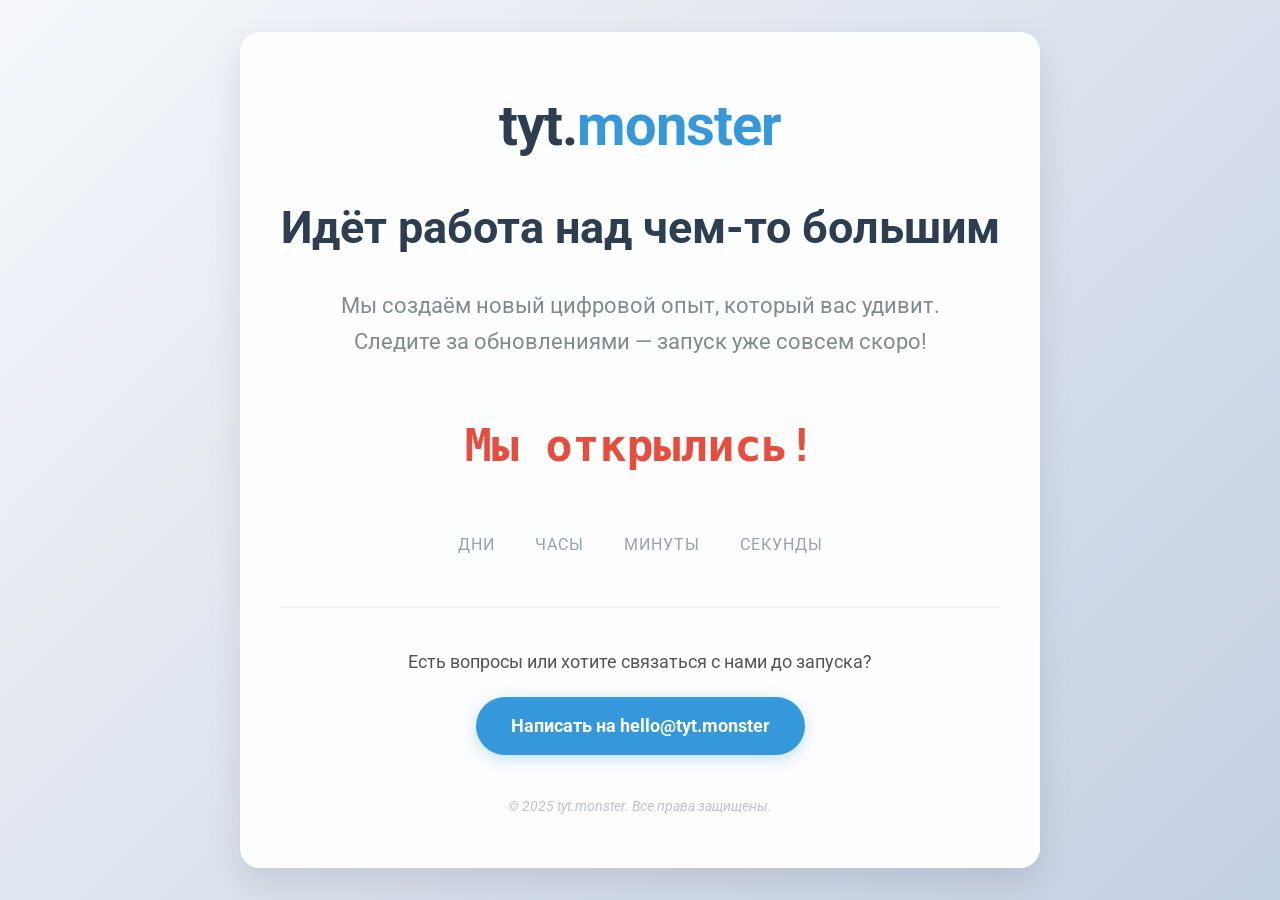
==== commit 3e3c50d4: "index.html" ====
--- a/index.html
+++ b/index.html
@@ -3,91 +3,165 @@
 <head>
     <meta charset="UTF-8">
     <meta name="viewport" content="width=device-width, initial-scale=1.0">
-    <title>Параллельный мир | Марш смерти</title>
-    <link rel="stylesheet" href="style.css">
+    <title>Скоро открытие! | tyt.monster</title>
     <link rel="preconnect" href="https://fonts.googleapis.com">
     <link rel="preconnect" href="https://fonts.gstatic.com" crossorigin>
-    <link href="https://fonts.googleapis.com/css2?family=Cinzel+Decorative:wght@400;700;900&family=MedievalSharp&family=Crimson+Text:wght@400;600;700&display=swap" rel="stylesheet">
-    <link rel="stylesheet" href="https://cdnjs.cloudflare.com/ajax/libs/font-awesome/6.4.0/css/all.min.css">
+    <link href="https://fonts.googleapis.com/css2?family=Roboto:wght@300;400;700&display=swap" rel="stylesheet">
+    <style>
+        * { margin: 0; padding: 0; box-sizing: border-box; }
+        body {
+            font-family: 'Roboto', sans-serif;
+            line-height: 1.6;
+            color: #333;
+            background: linear-gradient(135deg, #f5f7fa 0%, #c3cfe2 100%);
+            min-height: 100vh;
+            display: flex;
+            align-items: center;
+            justify-content: center;
+            padding: 20px;
+            text-align: center;
+        }
+        .container {
+            max-width: 800px;
+            width: 100%;
+            background-color: rgba(255, 255, 255, 0.95);
+            border-radius: 20px;
+            padding: 50px 40px;
+            box-shadow: 0 15px 35px rgba(0, 0, 0, 0.1);
+        }
+        .logo {
+            font-size: 3.5rem;
+            font-weight: 700;
+            color: #2c3e50;
+            margin-bottom: 20px;
+            letter-spacing: -1px;
+        }
+        .logo span { color: #3498db; }
+        h1 {
+            font-size: 2.8rem;
+            margin-bottom: 25px;
+            color: #2c3e50;
+        }
+        .tagline {
+            font-size: 1.4rem;
+            color: #7f8c8d;
+            margin-bottom: 40px;
+            max-width: 600px;
+            margin-left: auto;
+            margin-right: auto;
+        }
+        .timer {
+            font-size: 2.8rem;
+            font-weight: 700;
+            color: #e74c3c;
+            margin: 50px 0;
+            font-family: monospace;
+        }
+        .timer-label {
+            display: flex;
+            justify-content: center;
+            gap: 40px;
+            margin-top: 15px;
+            font-size: 1rem;
+            color: #95a5a6;
+            text-transform: uppercase;
+            letter-spacing: 1px;
+        }
+        .contact {
+            margin-top: 50px;
+            padding-top: 40px;
+            border-top: 1px solid #eee;
+        }
+        .contact p {
+            margin-bottom: 20px;
+            color: #555;
+            font-size: 1.1rem;
+        }
+        .email-link {
+            display: inline-block;
+            background: #3498db;
+            color: white;
+            padding: 15px 35px;
+            border-radius: 50px;
+            text-decoration: none;
+            font-weight: 700;
+            font-size: 1.1rem;
+            transition: all 0.3s ease;
+            box-shadow: 0 4px 15px rgba(52, 152, 219, 0.3);
+        }
+        .email-link:hover {
+            background: #2980b9;
+            transform: translateY(-3px);
+            box-shadow: 0 6px 20px rgba(52, 152, 219, 0.4);
+        }
+        .note {
+            margin-top: 40px;
+            font-size: 0.9rem;
+            color: #bdc3c7;
+            font-style: italic;
+        }
+        @media (max-width: 768px) {
+            .container { padding: 30px 25px; }
+            .logo { font-size: 2.8rem; }
+            h1 { font-size: 2.2rem; }
+            .tagline { font-size: 1.2rem; }
+            .timer { font-size: 2.2rem; }
+            .timer-label { gap: 20px; font-size: 0.9rem; }
+        }
+        @media (max-width: 480px) {
+            .container { padding: 25px 20px; }
+            .logo { font-size: 2.3rem; }
+            h1 { font-size: 1.8rem; }
+            .timer { font-size: 1.8rem; }
+            .timer-label { flex-direction: column; gap: 5px; }
+        }
+    </style>
 </head>
 <body>
-    <!-- Экран ошибки 404 -->
-    <div id="error-screen" class="screen">
-        <div class="error-container">
-            <div class="error-number">4<span class="blood">0</span>4</div>
-            <div class="error-text">Страница не найдена</div>
-            <div class="error-subtext">Соединение с параллельным миром потеряно...</div>
+    <div class="container">
+        <div class="logo">tyt.<span>monster</span></div>
+        <h1>Идёт работа над чем-то большим</h1>
+        <p class="tagline">Мы создаём новый цифровой опыт, который вас удивит. Следите за обновлениями — запуск уже совсем скоро!</p>
+
+        <!-- Таймер обратного отсчёта (опционально) -->
+        <div id="countdown-timer" class="timer">00:00:00:00</div>
+        <div class="timer-label">
+            <span>Дни</span>
+            <span>Часы</span>
+            <span>Минуты</span>
+            <span>Секунды</span>
         </div>
+
+        <div class="contact">
+            <p>Есть вопросы или хотите связаться с нами до запуска?</p>
+            <a href="mailto:hello@tyt.monster" class="email-link">Написать на hello@tyt.monster</a>
+        </div>
+
+        <p class="note">© 2025 tyt.monster. Все права защищены.</p>
     </div>
 
-    <!-- Экран потери соединения -->
-    <div id="connection-screen" class="screen hidden">
-        <div class="connection-container">
-            <div class="connection-icon">
-                <i class="fas fa-unlink"></i>
-            </div>
-            <div class="connection-text">Потеряно соединение с сервером</div>
-            <div class="connection-subtext">Попытка восстановления подключения к параллельному миру...</div>
-        </div>
-    </div>
+    <!-- Скрипт для таймера обратного отсчёта -->
+    <script>
+        function updateCountdown() {
+            const launchDate = new Date('2026-02-01T00:00:00').getTime(); // Установите вашу дату запуска
+            const now = new Date().getTime();
+            const timeLeft = launchDate - now;
 
-    <!-- Экран ввода имени -->
-    <div id="name-screen" class="screen hidden">
-        <div class="blood-window">
-            <div class="blood-drips">
-                <div class="drip drip-1"></div>
-                <div class="drip drip-2"></div>
-                <div class="drip drip-3"></div>
-                <div class="drip drip-4"></div>
-                <div class="drip drip-5"></div>
-            </div>
-            <div class="window-title">
-                <i class="fas fa-skull-crossbones"></i> Вход в параллельный мир
-            </div>
-            <div class="window-content">
-                <p>Чтобы восстановить соединение, представьтесь:</p>
-                <div class="input-container">
-                    <input type="text" id="username-input" placeholder="Ваше имя..." maxlength="20">
-                    <div class="input-border"></div>
-                </div>
-                <p class="warning"><i class="fas fa-exclamation-triangle"></i> Предупреждение: введённые данные могут быть использованы против вас</p>
-                <button id="name-submit" class="blood-button">Подключиться <i class="fas fa-plug"></i></button>
-            </div>
-        </div>
-    </div>
+            if (timeLeft < 0) {
+                document.getElementById('countdown-timer').textContent = "Мы открылись!";
+                return;
+            }
 
-    <!-- Основной экран с историей -->
-    <div id="story-screen" class="screen hidden">
-        <div class="story-container">
-            <header class="story-header">
-                <h1><i class="fas fa-ribbon"></i> Марш смерти под рапсодию параллельного мира</h1>
-                <div class="user-info">Игрок: <span id="user-display">Гость</span></div>
-            </header>
+            const days = Math.floor(timeLeft / (1000 * 60 * 60 * 24));
+            const hours = Math.floor((timeLeft % (1000 * 60 * 60 * 24)) / (1000 * 60 * 60));
+            const minutes = Math.floor((timeLeft % (1000 * 60 * 60)) / (1000 * 60));
+            const seconds = Math.floor((timeLeft % (1000 * 60)) / 1000);
 
-            <main class="story-content">
-                <!-- Текст будет добавляться динамически -->
-                <div id="story-text-container"></div>
-            </main>
-
-            <footer class="story-footer">
-                <div class="progress-bar">
-                    <div class="progress-fill" id="progress-fill"></div>
-                </div>
-                <div class="navigation">
-                    <button id="prev-btn" class="nav-button" disabled>
-                        <i class="fas fa-arrow-left"></i> Назад
-                    </button>
-                    <div class="page-counter">
-                        Страница: <span id="current-page">1</span> из <span id="total-pages">6</span>
-                    </div>
-                    <button id="next-btn" class="nav-button">
-                        Далее <i class="fas fa-arrow-right"></i>
-                    </button>
-                </div>
-            </footer>
-        </div>
-    </div>
-
-    <script src="script.js"></script>
+            document.getElementById('countdown-timer').textContent =
+                `${days.toString().padStart(2, '0')}:${hours.toString().padStart(2, '0')}:${minutes.toString().padStart(2, '0')}:${seconds.toString().padStart(2, '0')}`;
+        }
+        setInterval(updateCountdown, 1000);
+        updateCountdown(); // Первый вызов
+    </script>
 </body>
-</html>
+</html>
